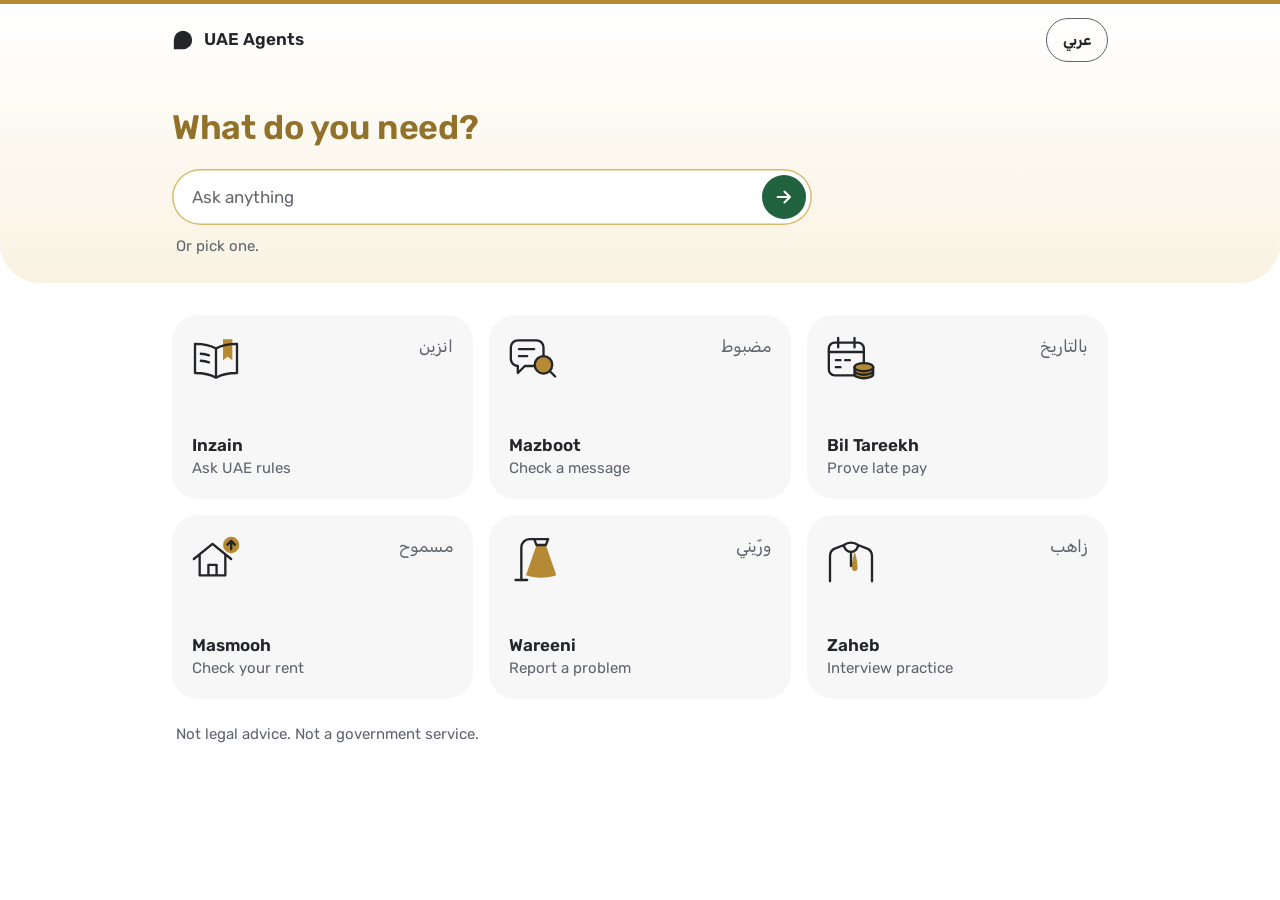
==== index.html @ 1e309f20 "Front door: a pasted message goes to Mazboot, agents open in the page language; Masmooh reads amount" ====
<!DOCTYPE html>
<html lang="en" dir="ltr">
<head>
<meta charset="utf-8">
<meta name="viewport" content="width=device-width,initial-scale=1">
<meta name="robots" content="noindex">
<meta name="color-scheme" content="light dark">
<meta name="theme-color" content="#FFFFFF" media="(prefers-color-scheme: light)">
<meta name="theme-color" content="#1B1D21" media="(prefers-color-scheme: dark)">
<title>UAE Agents · وكلاء الإمارات</title>
<meta name="description" content="One place for life in the UAE: rules, scam messages, late salary, rent, city repairs and interviews.">
<link rel="icon" href="data:image/svg+xml,%3Csvg xmlns='http://www.w3.org/2000/svg' viewBox='0 0 24 24'%3E%3Cpath fill='%2392722A' d='M12 2a10 10 0 1 1 0 20H2V12A10 10 0 0 1 12 2z'/%3E%3C/svg%3E">
<link rel="stylesheet" href="fonts/rubik.css">
<style>
/* Super-app in the colours of UAE government websites (tools/calm-design.md): white and cream, gold for identity,
   green for actions, near-black ink. Rubik for English and Arabic.
   Three sizes only: 15px notes, 17px body and names, 28px title (34px on desktop). Weights 400 and 600. */
:root{
 --bg:#FFFFFF;--ink:#232528;--muted:#5F646D;--tile:#F7F7F7;--tile-hi:#EDEEF0;--line:#E1E3E5;
 --brand:#21633E;--on-brand:#FFFFFF;--link:#21633E;--spot:#B68A35;--tint:#F9F7ED;--focus:#21633E;
 --gold:#B68A35;--gold-ink:#92722A;--gold-line:#D7BC6D;--band-a:#FFFFFF;--band-b:#FAF3E3;
 --field:#FFFFFF;--field-ink:#232528;--hint:#66686E;
}
@media (prefers-color-scheme:dark){:root{
 --bg:#0E0F12;--ink:#F7F7F7;--muted:#9EA2A9;--tile:#1B1D21;--tile-hi:#232528;--line:#3E4046;
 --brand:#2F663C;--link:#6FB97F;--spot:#CBA344;--tint:#2A2417;--focus:#A0D5AB;
 --gold:#CBA344;--gold-ink:#D7BC6D;--gold-line:#7C5E24;--band-a:#1B1D21;--band-b:#19160E;
 --field:#0E0F12;--field-ink:#F7F7F7;--hint:#9EA2A9;
}}
*,*::before,*::after{box-sizing:border-box}
html{-webkit-text-size-adjust:100%;text-size-adjust:100%;background:var(--bg)}
html.locked{overflow:hidden}
body{margin:0;min-height:100vh;background:var(--bg);color:var(--ink);font:400 17px/1.5 Rubik,system-ui,-apple-system,"Segoe UI",Tahoma,sans-serif;-webkit-font-smoothing:antialiased;-moz-osx-font-smoothing:grayscale;overflow-wrap:break-word}
button,textarea{font:inherit;color:inherit}
.vh{position:absolute!important;width:1px;height:1px;margin:-1px;padding:0;overflow:hidden;clip:rect(0 0 0 0);clip-path:inset(50%);white-space:nowrap;border:0}
:focus-visible{outline:3px solid var(--focus);outline-offset:2px}
.wrap{max-width:1000px;margin-inline:auto}

/* Light top with a thin gold line: brand, one question, the ask bar */
.top{background:linear-gradient(180deg,var(--band-a),var(--band-b));color:var(--ink);box-shadow:inset 0 4px 0 var(--gold);border-end-start-radius:28px;border-end-end-radius:28px}
.top .wrap{padding:6px 16px 16px}
.bar{display:flex;align-items:center;justify-content:space-between;gap:12px;min-height:56px}
.brand{display:flex;align-items:center;gap:10px;font-weight:600}
.mark{width:22px;height:22px;flex:none;fill:currentColor}
[dir=rtl] .mark{transform:scaleX(-1)}
.lang{min-width:44px;min-height:44px;padding:0 16px;border:1.5px solid var(--muted);border-radius:22px;background:transparent;font-size:15px;font-weight:600;line-height:1;cursor:pointer}
h1{margin:16px 0 16px;font-size:28px;line-height:1.15;font-weight:600;color:var(--gold-ink)}
:root[lang=en] h1{letter-spacing:-.01em}
.field{display:flex;align-items:flex-end;gap:6px;min-height:56px;padding:6px;padding-inline-start:20px;border-radius:28px;background:var(--field);color:var(--field-ink);box-shadow:inset 0 0 0 1.5px var(--gold-line)}
.field textarea{flex:1;min-width:0;height:44px;max-height:148px;margin:0;padding:10px 0;border:0;background:transparent;font-size:17px;line-height:24px;resize:none;overflow-y:auto}
.field textarea::placeholder{color:var(--hint);opacity:1}
.go{flex:none;display:grid;place-items:center;width:44px;height:44px;padding:0;border:0;border-radius:50%;background:var(--brand);color:#FFFFFF;cursor:pointer;-webkit-tap-highlight-color:transparent}
.go svg{width:22px;height:22px;fill:none;stroke:currentColor;stroke-width:2.2;stroke-linecap:round;stroke-linejoin:round}
[dir=rtl] .go svg{transform:scaleX(-1)}
@supports selector(a:has(b)){
 .field textarea:focus{outline:none}
 .field:has(textarea:focus){outline:3px solid var(--focus);outline-offset:2px}
}
.route{margin:10px 4px 0;min-height:22px;font-size:15px;line-height:22px}
.route b{font-weight:600}
.route .soft{color:var(--muted)}
.route [hidden]{display:none}

/* The six agents */
main.wrap{padding:16px 16px 24px}
.agents{list-style:none;margin:0;padding:0;display:grid;grid-template-columns:repeat(2,minmax(0,1fr));grid-auto-rows:1fr;gap:10px}
.agents li{display:flex;min-width:0}
.agent{flex:1;min-width:0;min-height:150px;display:grid;grid-template-columns:auto minmax(0,1fr);grid-template-rows:auto 1fr auto auto;grid-template-areas:"ico other" ". ." "name name" "line line";column-gap:8px;padding:14px 14px 15px;border-radius:22px;background:var(--tile);color:var(--ink);text-decoration:none;-webkit-tap-highlight-color:transparent}
.ico{fill:none;stroke:currentColor;stroke-width:2;stroke-linecap:round;stroke-linejoin:round}
.ico .s{fill:var(--spot);stroke:none}
.agent .ico{grid-area:ico;width:48px;height:48px;margin:-4px;margin-inline-end:0}
.agent [lang]{font-size:17px;line-height:22px}
.agent [lang=en]{grid-area:name;margin-top:12px;font-weight:600}
.agent [lang=ar]{grid-area:other;justify-self:end;text-align:end;color:var(--muted)}
:root[lang=ar] .agent [lang=ar]{grid-area:name;justify-self:stretch;text-align:start;margin-top:12px;font-weight:600;color:var(--ink)}
:root[lang=ar] .agent [lang=en]{grid-area:other;justify-self:end;text-align:end;margin-top:0;font-weight:400;color:var(--muted)}
.agent .line{grid-area:line;margin-top:2px;font-size:15px;line-height:21px;color:var(--muted)}
.agent.match{background:var(--tint);box-shadow:inset 0 0 0 2px var(--spot)}
.agent:focus-visible{outline-offset:3px}
.foot{margin:18px 4px 0;font-size:15px;line-height:22px;color:var(--muted)}

/* The agent opens in place: a sheet over the page, never a new page */
#view{position:fixed;inset:auto 0 0 0;width:100%;max-width:none;height:calc(100vh - 10px);height:calc(100dvh - 10px);max-height:none;margin:0;padding:0;border:0;border-radius:22px 22px 0 0;overflow:hidden;background:var(--bg);color:var(--ink)}
#view[open]{display:flex;flex-direction:column}
#view::backdrop{background:rgba(8,10,20,.5)}
.sheet-bar{flex:none;display:flex;align-items:center;gap:10px;min-height:60px;padding:8px;padding-inline-start:16px;border-bottom:1px solid var(--line)}
#viewIco{display:flex;flex:none}
#viewIco .ico{width:32px;height:32px}
.sheet-name{flex:1;min-width:0;margin:0;display:flex;flex-wrap:wrap;align-items:baseline;column-gap:8px;font-size:17px;line-height:22px;font-weight:600}
.sheet-name .o{font-weight:400;color:var(--muted)}
.ibtn{flex:none;display:grid;place-items:center;width:44px;height:44px;padding:0;border:0;border-radius:50%;background:transparent;color:var(--ink);cursor:pointer}
.ibtn svg{width:22px;height:22px;fill:none;stroke:currentColor;stroke-width:2;stroke-linecap:round;stroke-linejoin:round}
[dir=rtl] #viewFull svg{transform:scaleX(-1)}
.sheet-body{position:relative;flex:1;min-height:0;background:var(--bg)}
.sheet-body iframe{position:absolute;inset:0;width:100%;height:100%;border:0;background:var(--bg)}
.sheet-body.loading iframe{opacity:0}
.loader{position:absolute;inset:0;display:grid;place-items:center}
.loader .ico{width:84px;height:84px}

@media (hover:hover){
 .agent:hover{background:var(--tile-hi)}
 .agent.match:hover{background:var(--tint)}
 .ibtn:hover{background:var(--tile)}
 .lang:hover{background:var(--tile)}
}
@media (prefers-reduced-motion:no-preference){
 .agent{transition:transform .18s cubic-bezier(.3,.7,.4,1),background-color .18s,box-shadow .18s}
 .agent:active{transform:scale(.965)}
 .agent .s{transition:transform .32s cubic-bezier(.3,.7,.4,1)}
 .agent.match .s{transform:translate(2px,-2px)}
 .go,.lang,.ibtn{transition:transform .15s,background-color .15s}
 .go:active,.lang:active,.ibtn:active{transform:scale(.92)}
 #view[open]{animation:sheet .34s cubic-bezier(.2,.85,.25,1)}
 #view[open]::backdrop{animation:fade .24s ease-out}
 .sheet-body iframe{transition:opacity .2s}
 .loading .loader .s{animation:breathe .9s ease-in-out infinite alternate}
 @keyframes sheet{from{transform:translateY(48px);opacity:.3}to{transform:none;opacity:1}}
 @keyframes fade{from{opacity:0}to{opacity:1}}
 @keyframes breathe{from{opacity:.35}to{opacity:1}}
}
@media (hover:hover) and (prefers-reduced-motion:no-preference){
 .agent:hover .s{transform:translate(2px,-2px)}
}

/* Test mode only (?test=1): the question bar, the send button and the send sheet. Nothing here shows without it. */
.tbar{position:fixed;inset-inline:0;bottom:0;z-index:5;background:var(--tint);box-shadow:inset 0 1.5px 0 var(--gold-line);border-start-start-radius:22px;border-start-end-radius:22px}
.tbar .wrap{display:flex;align-items:center;gap:10px;padding:10px 16px calc(10px + env(safe-area-inset-bottom))}
.tq-t{flex:1;min-width:0;margin:0}
.tbtn{min-width:64px;min-height:44px;padding:0 20px;border:1.5px solid var(--muted);border-radius:22px;background:transparent;font-weight:600;line-height:1;cursor:pointer;-webkit-tap-highlight-color:transparent}
.tbtn.main{border-color:transparent;background:var(--brand);color:var(--on-brand)}
.tbtn.link{border-color:transparent;color:var(--link)}
.tpill{position:fixed;z-index:5;inset-inline-end:16px;bottom:calc(16px + env(safe-area-inset-bottom))}
.tbar[hidden],.tpill[hidden]{display:none}
body.tpad{padding-bottom:88px}
#tsheet{position:fixed;inset:auto 0 0 0;width:100%;max-width:520px;max-height:calc(100vh - 10px);max-height:calc(100dvh - 10px);margin:0 auto;padding:0;border:0;border-radius:22px 22px 0 0;overflow:auto;background:var(--bg);color:var(--ink)}
#tsheet::backdrop{background:rgba(8,10,20,.5)}
.tbody{padding:14px 16px calc(16px + env(safe-area-inset-bottom))}
.tsum{margin:0 0 14px}
.tl{display:block;margin:0 0 6px;font-size:15px;line-height:22px;color:var(--muted)}
#tsNote{display:block;width:100%;height:68px;padding:10px 14px;border:0;border-radius:16px;background:var(--field);color:var(--field-ink);box-shadow:inset 0 0 0 1.5px var(--gold-line);font-size:17px;line-height:24px;resize:none}
#tsNote:focus-visible{outline:3px solid var(--focus);outline-offset:2px}
.tmsg{margin:14px 0;padding:12px 14px;border-radius:16px;background:var(--tile);font-size:15px;line-height:22px;overflow-wrap:anywhere}
.tmsg .code{direction:ltr;text-align:start}
.tact{display:grid;gap:6px}
@media (prefers-reduced-motion:no-preference){
 #tsheet[open]{animation:sheet .34s cubic-bezier(.2,.85,.25,1)}
 #tsheet[open]::backdrop{animation:fade .24s ease-out}
 .tbtn:active{transform:scale(.96)}
}

/* Desktop */
@media (min-width:760px){
 .top{border-end-start-radius:40px;border-end-end-radius:40px}
 .top .wrap{padding:12px 32px 26px}
 h1{margin:40px 0 22px;font-size:34px}
 .ask{max-width:640px}
 main.wrap{padding:32px 32px 48px}
 .agents{grid-template-columns:repeat(3,minmax(0,1fr));gap:16px}
 .agent{min-height:184px;padding:20px;border-radius:26px}
 .agent .ico{width:56px;height:56px}
 .foot{margin-top:24px}
 #view{inset-block:0;inset-inline-start:auto;inset-inline-end:0;width:min(680px,100vw);height:100vh;height:100dvh;border-radius:0;border-start-start-radius:24px;border-end-start-radius:24px}
}
@media (min-width:760px) and (prefers-reduced-motion:no-preference){
 #view[open]{animation-name:side}
 [dir=rtl] #view[open]{animation-name:side-rtl}
 @keyframes side{from{transform:translateX(48px);opacity:.3}to{transform:none;opacity:1}}
 @keyframes side-rtl{from{transform:translateX(-48px);opacity:.3}to{transform:none;opacity:1}}
}
@media (max-width:359px){
 .agent{padding:12px}
 .agent .ico{width:42px;height:42px}
}
</style>
</head>
<body>
<header class="top">
 <div class="wrap">
  <div class="bar">
   <span class="brand"><svg class="mark" viewBox="0 0 24 24" aria-hidden="true" focusable="false"><path d="M12 2a10 10 0 1 1 0 20H2V12A10 10 0 0 1 12 2z"/></svg><span data-t="brand">UAE Agents</span></span>
   <button class="lang" id="lang" type="button" lang="ar">عربي</button>
  </div>
  <h1 data-t="h1">What do you need?</h1>
  <form class="ask" id="ask" action="answers/" method="get">
   <label for="q" class="vh" data-t="label">Your question</label>
   <div class="field">
    <textarea id="q" name="q" rows="1" dir="auto" maxlength="800" enterkeyhint="go" placeholder="Ask anything"></textarea>
    <button class="go" type="submit" data-ta="send" aria-label="Go"><svg viewBox="0 0 24 24" aria-hidden="true" focusable="false"><path d="M5 12h13M12.5 6l6 6-6 6"/></svg></button>
   </div>
   <p class="route"><span class="soft" id="hint" data-t="hint">Or pick one.</span><span id="route" aria-live="polite"></span></p>
  </form>
 </div>
</header>

<main class="wrap">
 <ul class="agents">
  <li><a class="agent" href="answers/">
   <svg class="ico" viewBox="0 0 48 48" aria-hidden="true" focusable="false"><path class="s" d="M30 7h8v18l-4-3-4 3z"/><path d="M24 15C19.5 12.3 13.5 11 6 11v25c7.5 0 13.5 1.3 18 4 4.5-2.7 10.5-4 18-4V11c-7.5 0-13.5 1.3-18 4zM24 15v25M11 19.5c2.6.2 5 .7 7 1.4M11 25.5c2.6.2 5 .7 7 1.4"/></svg>
   <span lang="en">Inzain</span><span lang="ar">انزين</span>
   <span class="line" data-t="w1">Ask UAE rules</span></a></li>
  <li><a class="agent" href="message-check/">
   <svg class="ico" viewBox="0 0 48 48" aria-hidden="true" focusable="false"><path d="M11 8h16a6 6 0 0 1 6 6v10a6 6 0 0 1-6 6H17l-6 6v-6a6 6 0 0 1-6-6V14a6 6 0 0 1 6-6zM12 15.5h13M12 21.5h7"/><circle class="s" cx="33" cy="29" r="7.5"/><circle cx="33" cy="29" r="7.5"/><path d="M38.5 34.5 43 39"/></svg>
   <span lang="en">Mazboot</span><span lang="ar">مضبوط</span>
   <span class="line" data-t="w2">Check a message</span></a></li>
  <li><a class="agent" href="wages/">
   <svg class="ico" viewBox="0 0 48 48" aria-hidden="true" focusable="false"><rect x="5" y="10" width="30" height="28" rx="5"/><path d="M13 6v8M27 6v8M5 18h30M11 25h4M19 25h4M11 31h4"/><path class="s" d="M27 31c0-1.9 3.6-3.5 8-3.5s8 1.6 8 3.5v6c0 1.9-3.6 3.5-8 3.5s-8-1.6-8-3.5z"/><ellipse cx="35" cy="31" rx="8" ry="3.5"/><path d="M27 31v6c0 1.9 3.6 3.5 8 3.5s8-1.6 8-3.5v-6M27 34c0 1.9 3.6 3.5 8 3.5s8-1.6 8-3.5"/></svg>
   <span lang="en">Bil Tareekh</span><span lang="ar">بالتاريخ</span>
   <span class="line" data-t="w3">Prove late pay</span></a></li>
  <li><a class="agent" href="rent/">
   <svg class="ico" viewBox="0 0 48 48" aria-hidden="true" focusable="false"><path d="M5 24 21 11l16 13M10 20v18h22V20M17.5 38v-9h7v9"/><circle class="s" cx="37" cy="12" r="7"/><path d="M37 15.5v-7M33.8 11.7 37 8.5l3.2 3.2"/></svg>
   <span lang="en">Masmooh</span><span lang="ar">مسموح</span>
   <span class="line" data-t="w4">Check your rent</span></a></li>
  <li><a class="agent" href="city-repairs/">
   <svg class="ico" viewBox="0 0 48 48" aria-hidden="true" focusable="false"><path class="s" d="M27 12h8l9 26c-3.4 1.3-8.2 2-13 2s-9.6-.7-13-2z"/><path d="M14 42V14a7 7 0 0 1 7-7h4M25 7h12l-2 5h-8zM9 42h10"/></svg>
   <span lang="en">Wareeni</span><span lang="ar">ورّيني</span>
   <span class="line" data-t="w5">Report a problem</span></a></li>
  <li><a class="agent" href="careers/">
   <svg class="ico" viewBox="0 0 48 48" aria-hidden="true" focusable="false"><path class="s" d="M27.2 17.6c1.5 4.8 2.4 9.6 2.4 14.2a2.4 2.4 0 0 1-4.8 0c0-4.6.9-9.4 2.4-14.2z"/><path d="M6 43V21.5c0-3 1.8-5.6 4.6-6.6L18 12M42 43V21.5c0-3-1.8-5.6-4.6-6.6L30 12M18 12c0 3.3 2.7 6 6 6s6-2.7 6-6c-1.7-1.3-3.8-2-6-2s-4.3.7-6 2zM24 18v12"/></svg>
   <span lang="en">Zaheb</span><span lang="ar">زاهب</span>
   <span class="line" data-t="w6">Interview practice</span></a></li>
 </ul>
 <p class="foot" data-t="foot">Not legal advice. Not a government service.</p>
</main>

<dialog id="view" aria-labelledby="viewName">
 <div class="sheet-bar">
  <span id="viewIco" aria-hidden="true"></span>
  <h2 class="sheet-name" id="viewName"></h2>
  <a class="ibtn" id="viewFull" href="answers/" target="_blank" rel="noopener" data-ta="full" aria-label="Full page"><svg viewBox="0 0 24 24" aria-hidden="true" focusable="false"><path d="M14 4h6v6M20 4l-8.5 8.5M18 14v4.5a1.5 1.5 0 0 1-1.5 1.5h-11A1.5 1.5 0 0 1 4 18.5v-11A1.5 1.5 0 0 1 5.5 6H10"/></svg></a>
  <button class="ibtn" id="viewClose" type="button" data-ta="close" aria-label="Close" autofocus><svg viewBox="0 0 24 24" aria-hidden="true" focusable="false"><path d="M6 6l12 12M18 6 6 18"/></svg></button>
 </div>
 <div class="sheet-body" id="viewBody"><div class="loader" id="loadIco" aria-hidden="true"></div></div>
</dialog>

<script>
(function(){
'use strict';
const root=document.documentElement;
const AR={brand:'وكلاء الإمارات',h1:'شو تحتاج؟',label:'سؤالك',send:'انطلق',hint:'أو اختر واحدًا.',w1:'اسأل عن الأنظمة',w2:'افحص رسالة مشبوهة',w3:'أثبت تأخر الراتب',w4:'افحص زيادة الإيجار',w5:'بلّغ عن عطل',w6:'استعد لمقابلة العمل',full:'صفحة كاملة',close:'إغلاق',foot:'ليست استشارة قانونية ولا خدمة حكومية.',ph:'اسأل أي شيء'};
const EN={};
document.querySelectorAll('[data-t]').forEach(e=>{EN[e.dataset.t]=e.textContent});
document.querySelectorAll('[data-ta]').forEach(e=>{EN[e.dataset.ta]=e.getAttribute('aria-label')});
const Q=document.getElementById('q');EN.ph=Q.placeholder;
const AGENTS={answers:{path:'answers/',en:'Inzain',ar:'انزين'},message:{path:'message-check/',en:'Mazboot',ar:'مضبوط'},wages:{path:'wages/',en:'Bil Tareekh',ar:'بالتاريخ'},rent:{path:'rent/',en:'Masmooh',ar:'مسموح'},repairs:{path:'city-repairs/',en:'Wareeni',ar:'ورّيني'},careers:{path:'careers/',en:'Zaheb',ar:'زاهب'}};
/*ROUTER-START*/
// Router: whole words and phrases only (Arabic prefixes allowed). Mazboot needs scam context, Masmooh covers rent and eviction.
// A message that looks like a scam goes to Mazboot; one other clear match goes to that agent; anything unsure or mixed goes to Inzain.
const norm=s=>String(s||'').toLowerCase()
 .replace(/[ً-ٰٟـ]/g,'')
 .replace(/[أإآٱ]/g,'ا').replace(/ى/g,'ي').replace(/ة/g,'ه')
 .replace(/ڤ/g,'ف').replace(/پ/g,'ب').replace(/[چگ]/g,'ك')
 .replace(/['’`ʼ]/g,'')
 .replace(/[^\p{L}\p{N}]+/gu,' ').trim();
const mk=ph=>{
 const n=norm(ph),ar=/[؀-ۿ]/.test(n);
 const esc=x=>x.replace(/[.*+?^${}()|[\]\\]/g,'\\$&');
 if(!ar)return new RegExp(' '+esc(n)+'(?:s|es|d|ed|ing)? ');
 const stem=n.endsWith('ه')?esc(n.slice(0,-1))+'(?:ه|ت)':esc(n);
 return new RegExp(' (?:[وفبلك]{0,2}(?:ال)?|لل|ولل)'+stem+'(?:ه|ها|ي|ك|كم|هم|نا|ات|ين|ون)? ');
};
const L=s=>s.split('|').map(mk);
const RULES={
 message:{
  any:L('scam|scammer|fraud|fraudulent|fraudster|phishing|phish|suspicious|is this real|is this legit|is this fake|is this genuine|احتيال|احتيالي|محتال|نصب|نصاب|نصابين|مشبوه|تصيد|nasb|nasaab|nassab|ehtiyal|e7tyal|ehtial|mashbooh|mashbooha|mashbouh|mashbouha|mashbuh|mashbuha|mshbooh|mshbooha'),
  pairs:[[
   L('message|sms|link|whatsapp|whats app|email|otp|voice note|phone call|caller|رساله|رسائل|رابط|روابط|مكالمه|اتصل|اتصلوا|اتصلت|واتس|واتساب|ايميل|بريد|رمز التحقق|رمز|resala|risala|rsala|rabit|mukalama|mkalma|watsapp'),
   L('click|verify|verifying|verification|confirm your|update your|suspended|blocked|locked|frozen|expire|expired|prize|won|winner|congratulations|urgent|urgently|parcel|asked for|asked me|asking for|asking me|asks for|asks me|password|pin|fake|legit|safe|trusted|trustworthy|genuine|is this real|is it real|اضغط|اضغطوا|تحقق|تحديث|بياناتك|موقوف|معلق|محظور|مجمد|جايزه|ربحت|فزت|عاجل|يطلب|يطلبون|طلبوا|طلب مني|حقيقيه|حقيقي|مزيفه|مزيف|وهميه|وهمي|mawqoof|mawqouf|jayza|jaeza|rbe7t|3ajil|3ajel')
  ]]},
 wages:{
  any:L('not paid|unpaid for|unpaid salary|unpaid wages|no salary|without salary|withheld salary|salary withheld|didnt pay me|didnt get paid|not paying me|stopped paying me|refuses to pay me|owes me salary|owe me salary|wage theft|wps|wage protection|ما استلمت راتب|راتب ما نزل'),
  pairs:[[
   L('salary|salaries|wage|wages|paycheck|paycheque|راتب|رواتب|معاش|مستحقات|ratib|ratibi|rateb|rateby|ratbi|maash|ma3ash'),
   L('late|delayed|delay|overdue|unpaid|withheld|withhold|stopped|hasnt paid|has not paid|havent paid|have not paid|didnt pay|did not pay|not paid|not been paid|hasnt been paid|havent been paid|isnt paying|is not paying|arent paying|not paying|wont pay|refuses to pay|refusing to pay|months without|not received|didnt receive|havent received|didnt get|not credited|not transferred|didnt arrive|not arrived|متاخر|متاخره|تاخر|تاخير|تاخرت|ما نزل|ما نزلت|ما وصل|ما وصلني|ما استلمت|ما استلمنا|ما دفعوا|ما دفع|ما عطوني|ما يعطوني|محتجز|محجوز|موقوف|متوقف|met2akhar|mit2akhar|mta5er|mt2akher|mitakhar|mutakhir|ta2akhar|ta5ar|ma nzal|ma nazal|ma nezal|ma wasal|ma wsal|ma istalamt|ma istlamt|ma estlamt|ma stlamt|ma dafa3o|ma dfa3o')
  ]]},
 rent:{
  any:L('rent increase|rent hike|rent raise|raise the rent|raise my rent|raising the rent|raising my rent|increase my rent|increase the rent|increasing the rent|rent went up|rental increase|rent renewal|renewal notice|evict|eviction|evicting|notice to vacate|vacate|vacating|vacate notice|12 month notice|12 months notice|twelve month notice|kick me out|throw me out|asked me to leave the apartment|asked me to leave the flat|asked me to leave the house|terminate my lease|end my lease|lease termination|زياده الايجار|زياده الاجار|رفع الايجار|رفع الاجار|زياده في الايجار|زياده ايجار|اخلاء|انهاء عقد الايجار|فسخ عقد الايجار|ikhlaa|ikhla2|ikhlaa2|ekhlaa|ekhla2|ikhlae'),
  pairs:[[
   L('rent|rental|lease|tenancy|tenant|landlord|ejari|ايجار|اجار|مالك|مؤجر|صاحب الشقه|صاحب البيت|صاحب العماره|ijar|ejar|eejar|malik|maalik|mallak'),
   L('increase|increased|increasing|raise|raised|raising|rise|rising|rose|hike|hiked|higher|go up|goes up|went up|going up|doubled|more expensive|renewal|renew|renewing|زياده|زيد|زاد|يزيد|يزود|رفع|يرفع|يرفعون|يرفعوا|ارفع|رفعوا|غلا|ارتفع|ارتفاع|تجديد|zyada|ziyada|zeyada|ziada|zyadeh|yzid|yzeed|yzeid|yrfa3|yarfa3|raf3|rafa3|ghala')
  ],[
   L('landlord|مالك|مؤجر|صاحب الشقه|صاحب البيت|صاحب العماره|malik|maalik|mallak'),
   L('notice|leave|out|sell|selling|personal use|renovate|renovation|terminate|يطلعني|يطلعنا|يطلعوني|يخرجني|يطردني|يطرد|اخلي|انهاء|فسخ|اخطار|اشعار|انذار|yetla3ni|ytla3ni')
  ]]},
 repairs:{
  any:L('pothole|street light|streetlight|lamp post|lamppost|light pole|manhole|graffiti|overflowing bin|bin overflowing|garbage not collected|rubbish not collected|trash not collected|damaged road|broken pavement|broken road|broken sidewalk|road damage|cracked road|حفره|7ofra|7fra|hofra|hufra|7ufra|zbala|zabala|zbaala'),
  pairs:[[
   L('broken|damaged|cracked|leaking|leak|flooded|flooding|overflowing|overflow|collapsed|dark|not working|out of order|faulty|مكسور|مكسر|تالف|متضرر|خربان|خراب|مو شغال|مب شغال|ما يشتغل|ما تشتغل|مطفي|تسرب|يتسرب|تسريب|معطل|طافح|طفح|متشقق|تشقق|mksoor|mksor|kharban|kharbana|mu shaghal|mo shaghal|mb shaghal|ma yeshtighil|ma yshtghl|tasarrub|tasarob|ta3tal|tafh'),
   L('street|road|pavement|sidewalk|footpath|playground|garden|bench|bus stop|bin|dumpster|traffic light|road sign|beach|شارع|طريق|رصيف|حديقه|ملعب|ممشي|عمود|اعمده|اناره|اشاره|حاويه|مقعد|شاطئ|share3|shari3|tareeg|rseef|rasif|7adeeqa|7adiqa|7adeqa|mal3ab|3amood|3amod|3mood|enara|inara')
  ],[
   L('garbage|rubbish|trash|litter|نفايات|زباله|قمامه'),
   L('street|road|piling|pile|collected|overflowing|overflow|dumped|bin|smell|smells|شارع|طريق|رصيف|حاويه|تتراكم|متراكمه|رائحه|ريحه')
  ]]},
 careers:{
  any:L('interview|cv|my resume|a resume|your resume|the resume|update resume|cover letter|job offer|offer letter|new job|first day at work|first day of work|my first job|career|job hunting|job search|job application|مقابله|مقابله عمل|مقابله وظيفيه|سيره ذاتيه|سي في|وظيفه جديده|عرض وظيفي|عرض عمل|ابحث عن وظيفه|ابحث عن عمل|التقديم على وظيفه|moqabala|muqabala|moqabalah|muqabalah|siera zatiya|seera zatiya|wazifa jdeeda')}
};
const hit=(t,r)=>r.any.some(x=>x.test(t))||(r.pairs||[]).some(p=>p.every(g=>g.some(x=>x.test(t))));
// A message the person received and pasted in also goes to Mazboot.
// Strong signs: a link or a UAE mobile number (a map link does not count: people add one to a street report).
// Soft signs: it opens the way a sender does ("Your parcel", "Dear customer", "حسابك"). A typed question is left to the rules above.
const MAPS=/https?:\/\/(?:maps\.app\.goo\.gl|goo\.gl\/maps|(?:www\.|maps\.)?google\.[a-z.]+\/maps|maps\.apple\.com)\S*/gi;
const LINKISH=/(?:https?:\/\/|www\.)\S|(?:^|[\s(:،])[a-z0-9-]+(?:\.[a-z0-9-]+)*(?:\.(?:com|net|org|ae|cc|top|xyz|info|app|link|site|online|shop|live|vip|club|biz)(?![a-z0-9])|\.(?:me|ly|co|io)\/)/i;
const MOBILE=/(?:\+|00)971[\s-]?5\d|(?:^|\D)05\d[\s-]?\d{3}[\s-]?\d{4}(?!\d)/;
const HOWTO=/^\s*(?:how (?:do|can|to|much)|where (?:do|can|is)|كيف|شلون|وين|كم )/i;
const ASKED=/^\s*(?:how|what|when|where|why|who|which|is|are|can|could|do|does|did|will|would|should)\b|^\s*(?:كيف|شلون|وين|اين|أين|كم|متى|ليش|لماذا|هل|شو|ماذا|ما |منو|انا|أنا|عندي|ابي|أبي|ابغي|أبغي|ودي)/i;
const YOURS=/(?:^|[.,:!\n]\s*)your /i;
const DEAR=/^\s*dear (?:customer|client|user|valued|parents?|member|subscriber|resident|applicant|guest|tenant|winner|card ?holder|account holder)\b/i;
const AR_YOU=/(?:^|\s)(?:عزيزي|عزيزتي|عزيزنا)\s|(?:^|\s)[وفبل]?(?:حسابك|بطاقتك|شحنتك|طردك|طلبك|فاتورتك|رصيدك|موعدك|بياناتك|هويتك|مركبتك|رقمك|اشتراكك|مخالفتك|جائزتك|جايزتك|مكافآتك|نقاطك)(?=$|[\s.,،:!؟])/;
function pasted(raw){   // 2 = strong sign, 1 = soft sign, 0 = none
 const s=String(raw||'').replace(MAPS,' ');
 if(!HOWTO.test(s)&&(LINKISH.test(s)||MOBILE.test(s)))return 2;
 return !ASKED.test(s)&&(YOURS.test(s)||DEAR.test(s)||AR_YOU.test(s))?1:0;
}
// A soft sign never beats a clear match for another agent: a landlord's notice ("Your rent will rise ...") is for Masmooh.
function pick(raw){
 const t=' '+norm(raw)+' ',sign=pasted(raw);
 if(sign===2||hit(t,RULES.message))return 'message';
 const found=['wages','rent','repairs','careers'].filter(k=>hit(t,RULES[k]));
 return found.length===1?found[0]:sign?'message':'answers';
}
/*ROUTER-END*/
/*CODE-START*/
// Result code. This SAME block is in tools/site-index.html and tools/site-results.html (tools/test_results_code.js checks they match).
// UA1-<tries>.<helped> for the six agents in the order of AG, then E or A (page language), P or C (phone or computer), then a 4-character check.
// Only capital letters, digits, "-" and "." are used, so it survives WhatsApp. A code with a wrong check is rejected.
const AG=['answers','message','wages','rent','repairs','careers'];
const chk=s=>{let h=0x811c9dc5;for(let i=0;i<s.length;i++){h^=s.charCodeAt(i);h=Math.imul(h,16777619)>>>0}return (h%1679616).toString(36).toUpperCase().padStart(4,'0')};
const clamp=(n,a,b)=>Math.min(b,Math.max(a,n|0));
function makeCode(counts,lang,device){
 const p=AG.map(k=>{const c=(counts&&counts[k])||[0,0],t=clamp(c[0],0,99);return t+'.'+clamp(c[1],0,t)}).join('-');
 const body='UA1-'+p+'-'+(lang==='ar'?'A':'E')+(device==='phone'?'P':'C');
 return body+'-'+chk(body);
}
const CODE_RE=/(^|[^A-Z0-9])(UA1(?:-\d{1,2}\.\d{1,2}){6}-[EA][PC]-[0-9A-Z]{4})(?![A-Z0-9])/gi;
const NOTE_RE=/^\s*(?:Note|ملاحظة)\s*[:：]\s*(.+?)\s*$/i;
// Finds every valid code in any pasted text. Gives [{counts:{agent:[tries,helped]},lang:'en'|'ar',device:'phone'|'computer',note:''}].
function readCodes(text){
 const s=String(text||'').replace(/[‐-―−]/g,'-'),out=[];let m;
 CODE_RE.lastIndex=0;
 while((m=CODE_RE.exec(s))){
  const code=m[2].toUpperCase(),f=code.split('-'),counts={};let ok=chk(code.slice(0,-5))===f[8];
  AG.forEach((k,i)=>{const [t,h]=f[i+1].split('.').map(Number);if(h>t)ok=false;counts[k]=[t,h]});
  if(!ok)continue;
  const lines=s.slice(0,m.index+m[1].length).split(/\r\n|\r|\n/),own=lines.pop().trim(),nm=own===''&&lines.length?NOTE_RE.exec(lines[lines.length-1]):null;
  out.push({counts,lang:f[7][0]==='A'?'ar':'en',device:f[7][1]==='P'?'phone':'computer',note:nm?nm[1]:''});
 }
 return out;
}
/*CODE-END*/
const isAr=()=>root.lang==='ar';
const nameOf=a=>isAr()?a.ar:a.en;
const tiles=[...document.querySelectorAll('.agent')];
const keyOf=link=>Object.keys(AGENTS).find(k=>link.getAttribute('href')===AGENTS[k].path);
const tileOf=key=>tiles.find(l=>keyOf(l)===key);
const coarse=()=>window.matchMedia&&matchMedia('(pointer:coarse)').matches;

// Live routing: the agent that will answer lights up while you type.
const route=document.getElementById('route'),hint=document.getElementById('hint');
let said='';
function showRoute(){
 const t=Q.value.trim(),key=t?pick(t):'';
 tiles.forEach(l=>l.classList.toggle('match',!!key&&keyOf(l)===key));
 hint.hidden=!!key;
 const sig=key+'|'+root.lang;if(sig===said)return;said=sig;
 route.textContent='';if(!key)return;
 const b=document.createElement('b');b.textContent=nameOf(AGENTS[key]);
 if(isAr())route.append('سيتولى ',b,' هذا السؤال.');else route.append(b,' will take this.');
}
function grow(){if(!Q.value){Q.style.height='';return}Q.style.height='auto';Q.style.height=Math.min(Q.scrollHeight,148)+'px'}
Q.addEventListener('input',()=>{grow();showRoute()});
window.addEventListener('resize',grow);

// The chosen agent opens in place, in a sheet. A fresh iframe each time, so it never adds history entries of its own.
const dlg=document.getElementById('view'),vbody=document.getElementById('viewBody'),full=document.getElementById('viewFull');
let cur=null,opens=0;
const slugOf=a=>a.path.replace(/\/$/,'');
function keyFromHash(){let h='';try{h=decodeURIComponent(location.hash.slice(1))}catch(e){}return Object.keys(AGENTS).find(k=>slugOf(AGENTS[k])===h)||null}
function paintName(){
 if(!cur)return;const a=AGENTS[cur],p=document.createElement('span'),o=document.createElement('span');
 p.textContent=nameOf(a);p.lang=isAr()?'ar':'en';o.className='o';o.textContent=isAr()?a.en:a.ar;o.lang=isAr()?'en':'ar';
 document.getElementById('viewName').replaceChildren(p,o);
}
function show(key,t,fromHistory){
 const a=AGENTS[key];if(!a)return;
 cur=key;opens++;tVisit(key);
 const ico=tileOf(key).querySelector('.ico');
 document.getElementById('viewIco').replaceChildren(ico.cloneNode(true));
 document.getElementById('loadIco').replaceChildren(ico.cloneNode(true));
 paintName();
 const old=document.getElementById('frame');if(old)old.remove();
 const f=document.createElement('iframe');f.id='frame';f.title=nameOf(a);
 f.src=a.path+'?embed=1&lang='+root.lang+(t?'&q='+encodeURIComponent(t):'');   // the agent opens in the language of this page
 const n=opens,ready=()=>{if(opens===n)vbody.classList.remove('loading')};
 vbody.classList.add('loading');f.addEventListener('load',ready,{once:true});setTimeout(ready,8000);
 vbody.append(f);
 full.href=a.path+'?lang='+root.lang+(t?'&q='+encodeURIComponent(t):'');
 if(!dlg.open){dlg.showModal();root.classList.add('locked')}
 if(!fromHistory){const h='#'+slugOf(a);if(location.hash!==h)history.pushState({sheet:key},'',h)}
}
function cleanup(){root.classList.remove('locked');const f=document.getElementById('frame');if(f)f.remove();cur=null;tEnd()}
function closeSheet(){if(dlg.open)dlg.close();cleanup()}
// Close through history, so the phone's Back button closes the sheet instead of leaving the site.
function requestClose(){
 if(history.state&&history.state.sheet){
  const n=opens;history.back();
  setTimeout(()=>{if(dlg.open&&opens===n){history.replaceState(null,'',location.pathname+location.search);closeSheet()}},500);
 }else{
  if(location.hash)history.replaceState(null,'',location.pathname+location.search);
  closeSheet();
 }
}
dlg.addEventListener('cancel',e=>{e.preventDefault();requestClose()});
dlg.addEventListener('click',e=>{if(e.target===dlg)requestClose()});
// A close the browser did by itself: tidy up and drop the sheet's history entry.
dlg.addEventListener('close',()=>{if(dlg.open||cur===null)return;cleanup();if(history.state&&history.state.sheet)history.back()});
document.getElementById('viewClose').addEventListener('click',requestClose);
window.addEventListener('popstate',()=>{const k=keyFromHash();if(k){if(!dlg.open||cur!==k)show(k,'',true)}else if(dlg.open)closeSheet()});

const form=document.getElementById('ask');
form.addEventListener('submit',e=>{e.preventDefault();const t=Q.value.trim();if(!t){Q.focus();return}if(coarse())Q.blur();show(pick(t),t)});
Q.addEventListener('keydown',e=>{if(e.key==='Enter'&&!e.shiftKey&&!e.isComposing){e.preventDefault();if(form.requestSubmit)form.requestSubmit();else form.dispatchEvent(new Event('submit',{cancelable:true}))}});
tiles.forEach(link=>link.addEventListener('click',e=>{if(e.ctrlKey||e.metaKey||e.shiftKey||e.altKey)return;const k=keyOf(link);if(!k)return;e.preventDefault();show(k,Q.value.trim())}));

// Test mode (?test=1, kept for the browser session): one question after each agent used for 15 seconds, then "Send my result".
// "Tries" are answered questions, so the share is honest. Answers stay in this browser until the tester sends them.
const TEST=(function(){let on=false;try{on=new URLSearchParams(location.search).get('test')==='1';if(on)sessionStorage.setItem('uaeagents-test','1');else on=sessionStorage.getItem('uaeagents-test')==='1'}catch(e){}return on})();
const TX={
 en:{q:'Did {n} help?',yes:'Yes',no:'No',send:'Send my result',note:'Anything confusing?',wa:'Send on WhatsApp',copy:'Copy',copied:'Copied',close:'Close',line:'UAE Agents test. Tried: {a}. Helped: {h}.',tag:'Note: '},
 ar:{q:'هل ساعدك {n}؟',yes:'نعم',no:'لا',send:'أرسل نتيجتي',note:'أي شيء غير واضح؟',wa:'أرسل عبر واتساب',copy:'نسخ',copied:'تم النسخ',close:'إغلاق',line:'تجربة وكلاء الإمارات. جرّبت: {a}. ساعد: {h}.',tag:'ملاحظة: '}
};
const tx=()=>TX[isAr()?'ar':'en'];
let store={c:{}},visit=null,pending=null,tBar,tPill,tSheet,tNote;
const tel=id=>document.getElementById(id);
const tSave=()=>{try{localStorage.setItem('uaeagents-test',JSON.stringify(store))}catch(e){}};
const tCount=()=>{let a=0,h=0;AG.forEach(k=>{const c=store.c[k]||[0,0];if(c[0]>0)a++;if(c[1]>0)h++});return {a,h}};
const tDevice=()=>coarse()?'phone':'computer';
function tVisit(key){if(TEST){visit={key,at:Date.now()};pending=null;tPaint()}}
function tEnd(){const v=visit;visit=null;if(TEST&&v&&Date.now()-v.at>=15000){pending=v.key;tPaint()}}
function tAnswer(yes){
 const k=pending;if(!k)return;
 const c=store.c[k]=store.c[k]||[0,0];c[0]=Math.min(99,c[0]+1);if(yes)c[1]=Math.min(c[0],c[1]+1);
 tSave();pending=null;tPaint();tPill.focus();
}
function tMessage(){
 const {a,h}=tCount(),n=tNote.value.replace(/UA1/gi,'').replace(/\s+/g,' ').trim().slice(0,200),D=tx();
 const lines=[D.line.replace('{a}',a).replace('{h}',h)];
 if(n)lines.push(D.tag+n);
 lines.push(makeCode(store.c,root.lang,tDevice()));
 return lines;
}
const sumText=n=>isAr()?(n===1?'جرّبت وكيلًا واحدًا':n===2?'جرّبت وكيلين':'جرّبت '+n+(n<=10?' وكلاء':' وكيلًا')):'You tried '+n+(n===1?' agent':' agents');
function tPaint(){
 if(!TEST||!tBar)return;
 const D=tx(),n=tCount().a;
 tel('tqText').textContent=pending?D.q.replace('{n}',nameOf(AGENTS[pending])):'';
 tel('tqYes').textContent=D.yes;tel('tqNo').textContent=D.no;
 tBar.hidden=!pending;tPill.hidden=!!pending||!n;tPill.textContent=D.send;
 document.body.classList.toggle('tpad',!!pending||!!n);
 tel('tsTitle').textContent=D.send;tel('tsClose').setAttribute('aria-label',D.close);
 tel('tsSum').textContent=sumText(n);tel('tsNoteL').textContent=D.note;
 tel('tsWa').textContent=D.wa;tel('tsCopy').textContent=D.copy;
 const box=tel('tsMsg'),ls=tMessage();box.replaceChildren();
 ls.forEach((t,i)=>{const d=document.createElement('div');d.textContent=t;if(i===ls.length-1){d.className='code';d.dir='ltr'}else d.dir='auto';box.append(d)});
}
async function tCopy(text){
 try{await navigator.clipboard.writeText(text);return true}catch(e){}
 try{const t=document.createElement('textarea');t.value=text;t.setAttribute('readonly','');t.style.cssText='position:fixed;opacity:0';tSheet.append(t);t.select();const ok=document.execCommand('copy');t.remove();return ok}catch(e){return false}
}
if(TEST){
 try{const o=JSON.parse(localStorage.getItem('uaeagents-test'));if(o&&o.c&&typeof o.c==='object')store=o}catch(e){}
 const x='<svg viewBox="0 0 24 24" aria-hidden="true" focusable="false"><path d="M6 6l12 12M18 6 6 18"/></svg>';
 tBar=document.createElement('div');tBar.className='tbar';tBar.hidden=true;tBar.setAttribute('role','group');tBar.setAttribute('aria-labelledby','tqText');
 tBar.innerHTML='<div class="wrap"><p class="tq-t" id="tqText"></p><button class="tbtn main" type="button" id="tqYes"></button><button class="tbtn" type="button" id="tqNo"></button></div>';
 tPill=document.createElement('button');tPill.className='tbtn main tpill';tPill.type='button';tPill.hidden=true;
 tSheet=document.createElement('dialog');tSheet.id='tsheet';tSheet.setAttribute('aria-labelledby','tsTitle');
 tSheet.innerHTML='<div class="sheet-bar"><h2 class="sheet-name" id="tsTitle"></h2><button class="ibtn" id="tsClose" type="button" autofocus>'+x+'</button></div>'
  +'<div class="tbody"><p class="tsum" id="tsSum"></p><label class="tl" id="tsNoteL" for="tsNote"></label><textarea id="tsNote" maxlength="200" rows="2" dir="auto"></textarea>'
  +'<div class="tmsg" id="tsMsg"></div><div class="tact"><button class="tbtn main" type="button" id="tsWa"></button><button class="tbtn link" type="button" id="tsCopy" aria-live="polite"></button></div></div>';
 document.body.append(tBar,tPill,tSheet);
 tNote=tel('tsNote');
 tel('tqYes').addEventListener('click',()=>tAnswer(true));
 tel('tqNo').addEventListener('click',()=>tAnswer(false));
 tPill.addEventListener('click',()=>{tPaint();tSheet.showModal();root.classList.add('locked')});
 tNote.addEventListener('input',tPaint);
 const shut=()=>{if(tSheet.open)tSheet.close()};
 tel('tsClose').addEventListener('click',shut);
 tSheet.addEventListener('click',e=>{if(e.target===tSheet)shut()});
 tSheet.addEventListener('close',()=>root.classList.remove('locked'));
 tel('tsWa').addEventListener('click',async()=>{
  const text=tMessage().join('\n');
  if(navigator.share){try{await navigator.share({text});return}catch(e){if(e&&e.name==='AbortError')return}}
  window.open('https://wa.me/?text='+encodeURIComponent(text),'_blank','noopener');
 });
 let t0=0;
 tel('tsCopy').addEventListener('click',async()=>{
  const ok=await tCopy(tMessage().join('\n')),b=tel('tsCopy');if(!ok)return;
  b.textContent=tx().copied;clearTimeout(t0);t0=setTimeout(()=>{b.textContent=tx().copy},1800);
 });
 tPaint();
}

// English / Arabic with full RTL.
function set(l){
 const ar=l==='ar',D=ar?AR:EN;
 root.lang=ar?'ar':'en';root.dir=ar?'rtl':'ltr';
 document.querySelectorAll('[data-t]').forEach(e=>{e.textContent=D[e.dataset.t]});
 document.querySelectorAll('[data-ta]').forEach(e=>{e.setAttribute('aria-label',D[e.dataset.ta])});
 Q.placeholder=D.ph;
 const b=document.getElementById('lang');b.textContent=ar?'English':'عربي';b.lang=ar?'en':'ar';
 try{localStorage.setItem('uaeagents-lang',l)}catch(e){}
 said='';showRoute();paintName();tPaint();
}
let saved=null;try{saved=localStorage.getItem('uaeagents-lang')}catch(e){}
set(saved||((navigator.language||'').toLowerCase().startsWith('ar')?'ar':'en'));
document.getElementById('lang').addEventListener('click',()=>set(isAr()?'en':'ar'));
window.addEventListener('pageshow',()=>{grow();said='';showRoute()});
const k0=keyFromHash();if(k0)show(k0,'',true);
})();
</script>
</body>
</html>
---- fonts/rubik.css ----
/* Rubik, SIL Open Font License 1.1 (see OFL.txt). Local copy: no request leaves this site. */
/* arabic */
@font-face {
  font-family: 'Rubik';
  font-style: normal;
  font-weight: 400;
  font-display: swap;
  src: url(rubik-arabic-f5052e48.woff2) format('woff2');
  unicode-range: U+0600-06FF, U+0750-077F, U+0870-0891, U+0897-08E1, U+08E3-08FF, U+200C-200E, U+2010-2011, U+204F, U+2E41, U+FB50-FDFF, U+FE70-FE74, U+FE76-FEFC, U+102E0-102FB, U+10E60-10E7E, U+10EC2-10EC7, U+10EC9-10EEE, U+10EF0-10EFF, U+1EE00-1EE03, U+1EE05-1EE1F, U+1EE21-1EE22, U+1EE24, U+1EE27, U+1EE29-1EE32, U+1EE34-1EE37, U+1EE39, U+1EE3B, U+1EE42, U+1EE47, U+1EE49, U+1EE4B, U+1EE4D-1EE4F, U+1EE51-1EE52, U+1EE54, U+1EE57, U+1EE59, U+1EE5B, U+1EE5D, U+1EE5F, U+1EE61-1EE62, U+1EE64, U+1EE67-1EE6A, U+1EE6C-1EE72, U+1EE74-1EE77, U+1EE79-1EE7C, U+1EE7E, U+1EE80-1EE89, U+1EE8B-1EE9B, U+1EEA1-1EEA3, U+1EEA5-1EEA9, U+1EEAB-1EEBB, U+1EEF0-1EEF1;
}
/* latin-ext */
@font-face {
  font-family: 'Rubik';
  font-style: normal;
  font-weight: 400;
  font-display: swap;
  src: url(rubik-latin-ext-09472f21.woff2) format('woff2');
  unicode-range: U+0100-02BA, U+02BD-02C5, U+02C7-02CC, U+02CE-02D7, U+02DD-02FF, U+0304, U+0308, U+0329, U+1D00-1DBF, U+1E00-1E9F, U+1EF2-1EFF, U+2020, U+20A0-20AB, U+20AD-20C4, U+2113, U+2C60-2C7F, U+A720-A7FF;
}
/* latin */
@font-face {
  font-family: 'Rubik';
  font-style: normal;
  font-weight: 400;
  font-display: swap;
  src: url(rubik-latin-691cd1d9.woff2) format('woff2');
  unicode-range: U+0000-00FF, U+0131, U+0152-0153, U+02BB-02BC, U+02C6, U+02DA, U+02DC, U+0304, U+0308, U+0329, U+2000-206F, U+20AC, U+2122, U+2191, U+2193, U+2212, U+2215, U+FEFF, U+FFFD;
}
/* arabic */
@font-face {
  font-family: 'Rubik';
  font-style: normal;
  font-weight: 600;
  font-display: swap;
  src: url(rubik-arabic-f5052e48.woff2) format('woff2');
  unicode-range: U+0600-06FF, U+0750-077F, U+0870-0891, U+0897-08E1, U+08E3-08FF, U+200C-200E, U+2010-2011, U+204F, U+2E41, U+FB50-FDFF, U+FE70-FE74, U+FE76-FEFC, U+102E0-102FB, U+10E60-10E7E, U+10EC2-10EC7, U+10EC9-10EEE, U+10EF0-10EFF, U+1EE00-1EE03, U+1EE05-1EE1F, U+1EE21-1EE22, U+1EE24, U+1EE27, U+1EE29-1EE32, U+1EE34-1EE37, U+1EE39, U+1EE3B, U+1EE42, U+1EE47, U+1EE49, U+1EE4B, U+1EE4D-1EE4F, U+1EE51-1EE52, U+1EE54, U+1EE57, U+1EE59, U+1EE5B, U+1EE5D, U+1EE5F, U+1EE61-1EE62, U+1EE64, U+1EE67-1EE6A, U+1EE6C-1EE72, U+1EE74-1EE77, U+1EE79-1EE7C, U+1EE7E, U+1EE80-1EE89, U+1EE8B-1EE9B, U+1EEA1-1EEA3, U+1EEA5-1EEA9, U+1EEAB-1EEBB, U+1EEF0-1EEF1;
}
/* latin-ext */
@font-face {
  font-family: 'Rubik';
  font-style: normal;
  font-weight: 600;
  font-display: swap;
  src: url(rubik-latin-ext-09472f21.woff2) format('woff2');
  unicode-range: U+0100-02BA, U+02BD-02C5, U+02C7-02CC, U+02CE-02D7, U+02DD-02FF, U+0304, U+0308, U+0329, U+1D00-1DBF, U+1E00-1E9F, U+1EF2-1EFF, U+2020, U+20A0-20AB, U+20AD-20C4, U+2113, U+2C60-2C7F, U+A720-A7FF;
}
/* latin */
@font-face {
  font-family: 'Rubik';
  font-style: normal;
  font-weight: 600;
  font-display: swap;
  src: url(rubik-latin-691cd1d9.woff2) format('woff2');
  unicode-range: U+0000-00FF, U+0131, U+0152-0153, U+02BB-02BC, U+02C6, U+02DA, U+02DC, U+0304, U+0308, U+0329, U+2000-206F, U+20AC, U+2122, U+2191, U+2193, U+2212, U+2215, U+FEFF, U+FFFD;
}
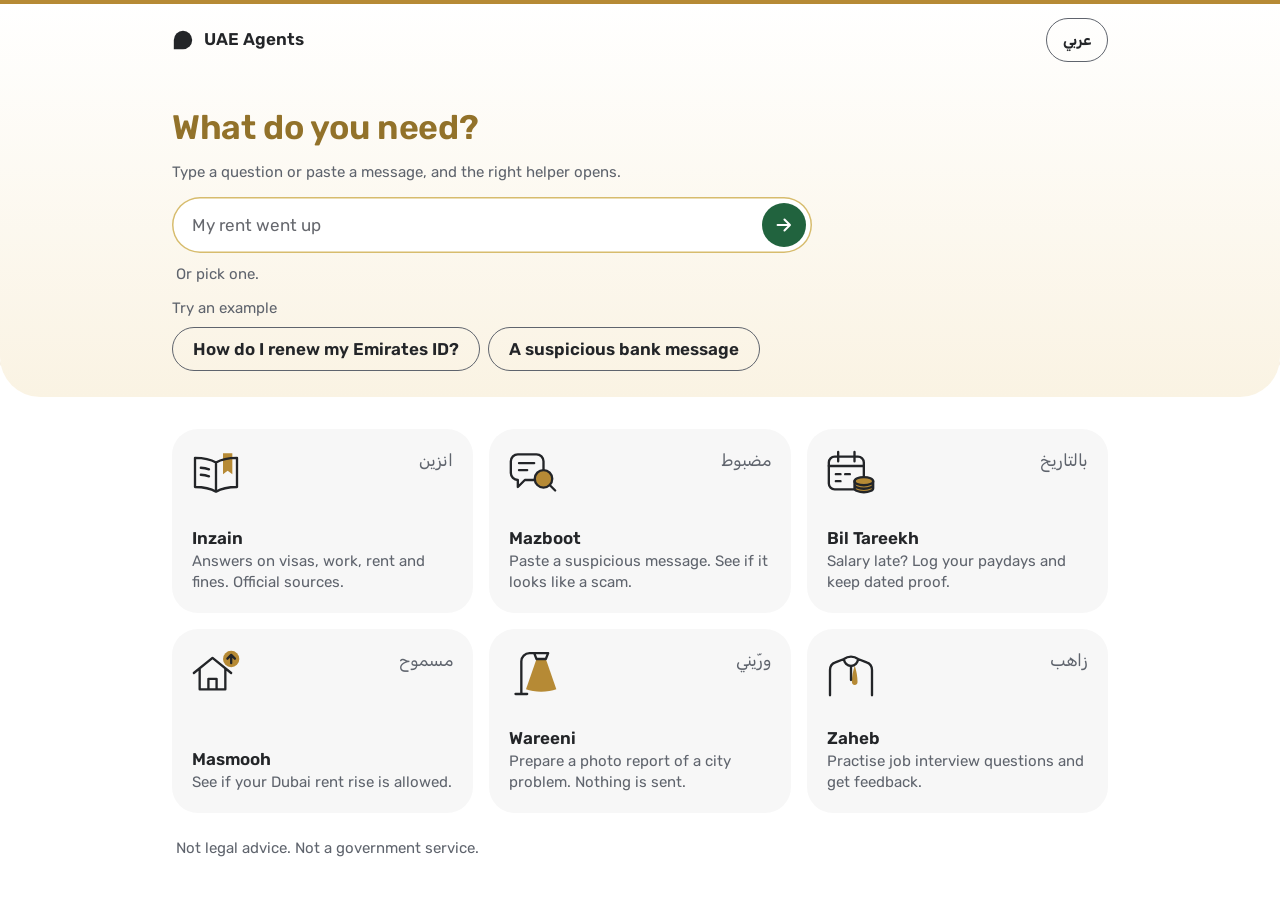
==== commit f5ad4a18: "Five pages explained in plain words, with examples to tap The first page, Bil Tareekh, Masmooh, Ware" ====
--- a/index.html
+++ b/index.html
@@ -45,6 +45,7 @@
 [dir=rtl] .mark{transform:scaleX(-1)}
 .lang{min-width:44px;min-height:44px;padding:0 16px;border:1.5px solid var(--muted);border-radius:22px;background:transparent;font-size:15px;font-weight:600;line-height:1;cursor:pointer}
 h1{margin:16px 0 16px;font-size:28px;line-height:1.15;font-weight:600;color:var(--gold-ink)}
+.lead{margin:-8px 0 14px;font-size:15px;line-height:22px;color:var(--muted)}
 :root[lang=en] h1{letter-spacing:-.01em}
 .field{display:flex;align-items:flex-end;gap:6px;min-height:56px;padding:6px;padding-inline-start:20px;border-radius:28px;background:var(--field);color:var(--field-ink);box-shadow:inset 0 0 0 1.5px var(--gold-line)}
 .field textarea{flex:1;min-width:0;height:44px;max-height:148px;margin:0;padding:10px 0;border:0;background:transparent;font-size:17px;line-height:24px;resize:none;overflow-y:auto}
@@ -60,6 +61,10 @@
 .route b{font-weight:600}
 .route .soft{color:var(--muted)}
 .route [hidden]{display:none}
+/* Examples under the box: a tap opens the right helper with the example in it (shown only once the script runs) */
+.ex{display:flex;flex-wrap:wrap;gap:8px;margin:12px 0 0}
+.ex .tl{flex-basis:100%;margin:0}
+.ex[hidden]{display:none}
 
 /* The six agents */
 main.wrap{padding:16px 16px 24px}
@@ -90,7 +95,8 @@
 .sheet-name .o{font-weight:400;color:var(--muted)}
 .ibtn{flex:none;display:grid;place-items:center;width:44px;height:44px;padding:0;border:0;border-radius:50%;background:transparent;color:var(--ink);cursor:pointer}
 .ibtn svg{width:22px;height:22px;fill:none;stroke:currentColor;stroke-width:2;stroke-linecap:round;stroke-linejoin:round}
-[dir=rtl] #viewFull svg{transform:scaleX(-1)}
+[dir=rtl] #viewFull svg,[dir=rtl] #viewBack svg{transform:scaleX(-1)}
+#viewBack[hidden],#viewFull[hidden]{display:none}
 .sheet-body{position:relative;flex:1;min-height:0;background:var(--bg)}
 .sheet-body iframe{position:absolute;inset:0;width:100%;height:100%;border:0;background:var(--bg)}
 .sheet-body.loading iframe{opacity:0}
@@ -122,7 +128,7 @@
  .agent:hover .s{transform:translate(2px,-2px)}
 }
 
-/* Test mode only (?test=1): the question bar, the send button and the send sheet. Nothing here shows without it. */
+/* Test mode (?test=1): the question bar, the send button and the send sheet. .tbtn and .tl also style the examples under the box. */
 .tbar{position:fixed;inset-inline:0;bottom:0;z-index:5;background:var(--tint);box-shadow:inset 0 1.5px 0 var(--gold-line);border-start-start-radius:22px;border-start-end-radius:22px}
 .tbar .wrap{display:flex;align-items:center;gap:10px;padding:10px 16px calc(10px + env(safe-area-inset-bottom))}
 .tq-t{flex:1;min-width:0;margin:0}
@@ -142,6 +148,8 @@
 .tmsg{margin:14px 0;padding:12px 14px;border-radius:16px;background:var(--tile);font-size:15px;line-height:22px;overflow-wrap:anywhere}
 .tmsg .code{direction:ltr;text-align:start}
 .tact{display:grid;gap:6px}
+.tnote{margin:8px 4px 0;font-size:15px;line-height:22px;color:var(--muted)}
+.tnote[hidden]{display:none}
 @media (prefers-reduced-motion:no-preference){
  #tsheet[open]{animation:sheet .34s cubic-bezier(.2,.85,.25,1)}
  #tsheet[open]::backdrop{animation:fade .24s ease-out}
@@ -181,14 +189,17 @@
    <button class="lang" id="lang" type="button" lang="ar">عربي</button>
   </div>
   <h1 data-t="h1">What do you need?</h1>
+  <p class="lead" data-t="lead">Type a question or paste a message, and the right helper opens.</p>
   <form class="ask" id="ask" action="answers/" method="get">
    <label for="q" class="vh" data-t="label">Your question</label>
    <div class="field">
-    <textarea id="q" name="q" rows="1" dir="auto" maxlength="800" enterkeyhint="go" placeholder="Ask anything"></textarea>
+    <!-- no name="q": if the script never runs, Go opens Inzain without the text, so the text never goes into an address -->
+    <textarea id="q" rows="1" dir="auto" maxlength="800" enterkeyhint="go" placeholder="My rent went up"></textarea>
     <button class="go" type="submit" data-ta="send" aria-label="Go"><svg viewBox="0 0 24 24" aria-hidden="true" focusable="false"><path d="M5 12h13M12.5 6l6 6-6 6"/></svg></button>
    </div>
    <p class="route"><span class="soft" id="hint" data-t="hint">Or pick one.</span><span id="route" aria-live="polite"></span></p>
   </form>
+  <div class="ex" hidden><span class="tl" data-t="exT">Try an example</span><button type="button" class="tbtn" data-ex="0" data-t="ex0">How do I renew my Emirates ID?</button><button type="button" class="tbtn" data-ex="1" data-t="ex1">A suspicious bank message</button></div>
  </div>
 </header>
 
@@ -197,33 +208,34 @@
   <li><a class="agent" href="answers/">
    <svg class="ico" viewBox="0 0 48 48" aria-hidden="true" focusable="false"><path class="s" d="M30 7h8v18l-4-3-4 3z"/><path d="M24 15C19.5 12.3 13.5 11 6 11v25c7.5 0 13.5 1.3 18 4 4.5-2.7 10.5-4 18-4V11c-7.5 0-13.5 1.3-18 4zM24 15v25M11 19.5c2.6.2 5 .7 7 1.4M11 25.5c2.6.2 5 .7 7 1.4"/></svg>
    <span lang="en">Inzain</span><span lang="ar">انزين</span>
-   <span class="line" data-t="w1">Ask UAE rules</span></a></li>
+   <span class="line" data-t="w1">Answers on visas, work, rent and fines. Official sources.</span></a></li>
   <li><a class="agent" href="message-check/">
    <svg class="ico" viewBox="0 0 48 48" aria-hidden="true" focusable="false"><path d="M11 8h16a6 6 0 0 1 6 6v10a6 6 0 0 1-6 6H17l-6 6v-6a6 6 0 0 1-6-6V14a6 6 0 0 1 6-6zM12 15.5h13M12 21.5h7"/><circle class="s" cx="33" cy="29" r="7.5"/><circle cx="33" cy="29" r="7.5"/><path d="M38.5 34.5 43 39"/></svg>
    <span lang="en">Mazboot</span><span lang="ar">مضبوط</span>
-   <span class="line" data-t="w2">Check a message</span></a></li>
+   <span class="line" data-t="w2">Paste a suspicious message. See if it looks like a scam.</span></a></li>
   <li><a class="agent" href="wages/">
    <svg class="ico" viewBox="0 0 48 48" aria-hidden="true" focusable="false"><rect x="5" y="10" width="30" height="28" rx="5"/><path d="M13 6v8M27 6v8M5 18h30M11 25h4M19 25h4M11 31h4"/><path class="s" d="M27 31c0-1.9 3.6-3.5 8-3.5s8 1.6 8 3.5v6c0 1.9-3.6 3.5-8 3.5s-8-1.6-8-3.5z"/><ellipse cx="35" cy="31" rx="8" ry="3.5"/><path d="M27 31v6c0 1.9 3.6 3.5 8 3.5s8-1.6 8-3.5v-6M27 34c0 1.9 3.6 3.5 8 3.5s8-1.6 8-3.5"/></svg>
    <span lang="en">Bil Tareekh</span><span lang="ar">بالتاريخ</span>
-   <span class="line" data-t="w3">Prove late pay</span></a></li>
+   <span class="line" data-t="w3">Salary late? Log your paydays and keep dated proof.</span></a></li>
   <li><a class="agent" href="rent/">
    <svg class="ico" viewBox="0 0 48 48" aria-hidden="true" focusable="false"><path d="M5 24 21 11l16 13M10 20v18h22V20M17.5 38v-9h7v9"/><circle class="s" cx="37" cy="12" r="7"/><path d="M37 15.5v-7M33.8 11.7 37 8.5l3.2 3.2"/></svg>
    <span lang="en">Masmooh</span><span lang="ar">مسموح</span>
-   <span class="line" data-t="w4">Check your rent</span></a></li>
+   <span class="line" data-t="w4">See if your Dubai rent rise is allowed.</span></a></li>
   <li><a class="agent" href="city-repairs/">
    <svg class="ico" viewBox="0 0 48 48" aria-hidden="true" focusable="false"><path class="s" d="M27 12h8l9 26c-3.4 1.3-8.2 2-13 2s-9.6-.7-13-2z"/><path d="M14 42V14a7 7 0 0 1 7-7h4M25 7h12l-2 5h-8zM9 42h10"/></svg>
    <span lang="en">Wareeni</span><span lang="ar">ورّيني</span>
-   <span class="line" data-t="w5">Report a problem</span></a></li>
+   <span class="line" data-t="w5">Prepare a photo report of a city problem. Nothing is sent.</span></a></li>
   <li><a class="agent" href="careers/">
    <svg class="ico" viewBox="0 0 48 48" aria-hidden="true" focusable="false"><path class="s" d="M27.2 17.6c1.5 4.8 2.4 9.6 2.4 14.2a2.4 2.4 0 0 1-4.8 0c0-4.6.9-9.4 2.4-14.2z"/><path d="M6 43V21.5c0-3 1.8-5.6 4.6-6.6L18 12M42 43V21.5c0-3-1.8-5.6-4.6-6.6L30 12M18 12c0 3.3 2.7 6 6 6s6-2.7 6-6c-1.7-1.3-3.8-2-6-2s-4.3.7-6 2zM24 18v12"/></svg>
    <span lang="en">Zaheb</span><span lang="ar">زاهب</span>
-   <span class="line" data-t="w6">Interview practice</span></a></li>
+   <span class="line" data-t="w6">Practise job interview questions and get feedback.</span></a></li>
  </ul>
  <p class="foot" data-t="foot">Not legal advice. Not a government service.</p>
 </main>
 
 <dialog id="view" aria-labelledby="viewName">
  <div class="sheet-bar">
+  <button class="ibtn" id="viewBack" type="button" data-ta="back" aria-label="Back" hidden><svg viewBox="0 0 24 24" aria-hidden="true" focusable="false"><path d="M19 12H6M11.5 6l-6 6 6 6"/></svg></button>
   <span id="viewIco" aria-hidden="true"></span>
   <h2 class="sheet-name" id="viewName"></h2>
   <a class="ibtn" id="viewFull" href="answers/" target="_blank" rel="noopener" data-ta="full" aria-label="Full page"><svg viewBox="0 0 24 24" aria-hidden="true" focusable="false"><path d="M14 4h6v6M20 4l-8.5 8.5M18 14v4.5a1.5 1.5 0 0 1-1.5 1.5h-11A1.5 1.5 0 0 1 4 18.5v-11A1.5 1.5 0 0 1 5.5 6H10"/></svg></a>
@@ -236,7 +248,7 @@
 (function(){
 'use strict';
 const root=document.documentElement;
-const AR={brand:'وكلاء الإمارات',h1:'شو تحتاج؟',label:'سؤالك',send:'انطلق',hint:'أو اختر واحدًا.',w1:'اسأل عن الأنظمة',w2:'افحص رسالة مشبوهة',w3:'أثبت تأخر الراتب',w4:'افحص زيادة الإيجار',w5:'بلّغ عن عطل',w6:'استعد لمقابلة العمل',full:'صفحة كاملة',close:'إغلاق',foot:'ليست استشارة قانونية ولا خدمة حكومية.',ph:'اسأل أي شيء'};
+const AR={back:'رجوع',brand:'وكلاء الإمارات',h1:'شو تحتاج؟',lead:'اكتب سؤالك أو الصق رسالة، ونفتح لك المساعد المناسب.',exT:'جرّب مثالًا',ex0:'كيف أجدد بطاقة الهوية الإماراتية؟',ex1:'رسالة مشبوهة من البنك',label:'سؤالك',send:'انطلق',hint:'أو اختر واحدًا.',w1:'إجابات عن الإقامة والعمل والإيجار والمخالفات. مصادر رسمية.',w2:'الصق رسالة مشبوهة واعرف إن كانت تبدو احتيالًا.',w3:'تأخر راتبك؟ سجّل أيام الدفع واحتفظ بإثبات مؤرَّخ.',w4:'اعرف إن كانت زيادة إيجارك في دبي مسموحة.',w5:'جهّز بلاغًا بصورة عن مشكلة في المدينة. لا يُرسل شيء.',w6:'تدرّب على أسئلة مقابلة العمل واحصل على ملاحظات.',full:'صفحة كاملة',close:'إغلاق',foot:'ليست استشارة قانونية ولا خدمة حكومية.',ph:'زاد إيجاري'};
 const EN={};
 document.querySelectorAll('[data-t]').forEach(e=>{EN[e.dataset.t]=e.textContent});
 document.querySelectorAll('[data-ta]').forEach(e=>{EN[e.dataset.ta]=e.getAttribute('aria-label')});
@@ -363,40 +375,53 @@
  const sig=key+'|'+root.lang;if(sig===said)return;said=sig;
  route.textContent='';if(!key)return;
  const b=document.createElement('b');b.textContent=nameOf(AGENTS[key]);
- if(isAr())route.append('سيتولى ',b,' هذا السؤال.');else route.append(b,' will take this.');
+ if(isAr())route.append(b,' سيساعدك.');else route.append(b,' will help.');
 }
 function grow(){if(!Q.value){Q.style.height='';return}Q.style.height='auto';Q.style.height=Math.min(Q.scrollHeight,148)+'px'}
 Q.addEventListener('input',()=>{grow();showRoute()});
 window.addEventListener('resize',grow);
 
 // The chosen agent opens in place, in a sheet. A fresh iframe each time, so it never adds history entries of its own.
-const dlg=document.getElementById('view'),vbody=document.getElementById('viewBody'),full=document.getElementById('viewFull');
-let cur=null,opens=0;
+const dlg=document.getElementById('view'),vbody=document.getElementById('viewBody'),full=document.getElementById('viewFull'),vback=document.getElementById('viewBack');
+let cur=null,opens=0,backKey=null,fullText='';
+// The text for "Full page" waits in this browser's storage for a few seconds; the helper's own start-up takes it and removes it.
+try{localStorage.removeItem('uaeagents-pass')}catch(e){}
+full.addEventListener('click',()=>{if(!fullText||!cur)return;try{localStorage.setItem('uaeagents-pass',JSON.stringify({p:AGENTS[cur].path,q:fullText,at:Date.now()}))}catch(e){}});
 const slugOf=a=>a.path.replace(/\/$/,'');
 function keyFromHash(){let h='';try{h=decodeURIComponent(location.hash.slice(1))}catch(e){}return Object.keys(AGENTS).find(k=>slugOf(AGENTS[k])===h)||null}
 function paintName(){
  if(!cur)return;const a=AGENTS[cur],p=document.createElement('span'),o=document.createElement('span');
  p.textContent=nameOf(a);p.lang=isAr()?'ar':'en';o.className='o';o.textContent=isAr()?a.en:a.ar;o.lang=isAr()?'en':'ar';
- document.getElementById('viewName').replaceChildren(p,o);
-}
-function show(key,t,fromHistory){
+ {const vn=document.getElementById('viewName');vn.textContent='';vn.append(p,o)}
+}
+function show(key,t,fromHistory,from){
  const a=AGENTS[key];if(!a)return;
- cur=key;opens++;tVisit(key);
+ cur=key;opens++;tVisit(key);backKey=from&&AGENTS[from]&&from!==key?from:null;vback.hidden=!backKey;
+ rec('agent',{a:key,via:backKey?'from '+backKey:fromHistory?'back or link':t?'question':'tile'});
  const ico=tileOf(key).querySelector('.ico');
- document.getElementById('viewIco').replaceChildren(ico.cloneNode(true));
- document.getElementById('loadIco').replaceChildren(ico.cloneNode(true));
+ {const vi=document.getElementById('viewIco');vi.textContent='';vi.append(ico.cloneNode(true))}
+ {const li=document.getElementById('loadIco');li.textContent='';li.append(ico.cloneNode(true))}
  paintName();
- const old=document.getElementById('frame');if(old)old.remove();
+ recDetach();const old=document.getElementById('frame');if(old)old.remove();
  const f=document.createElement('iframe');f.id='frame';f.title=nameOf(a);
- f.src=a.path+'?embed=1&lang='+root.lang+(t?'&q='+encodeURIComponent(t):'');   // the agent opens in the language of this page
+ // The typed text goes after "#": a browser never sends that part to the web host, so the words stay on the phone (never ?q=).
+ const hq=t?'#q='+encodeURIComponent(t):'';
+ f.src=a.path+'?embed=1&lang='+root.lang+hq;   // the agent opens in the language of this page
  const n=opens,ready=()=>{if(opens===n)vbody.classList.remove('loading')};
  vbody.classList.add('loading');f.addEventListener('load',ready,{once:true});setTimeout(ready,8000);
+ if(REC)try{   // tester link only: watch the agent from here once it has loaded (the passed-in text only on its first load)
+  const typed=!!t&&recText(t,key).kind==='question';let first=true;
+  f.addEventListener('load',()=>{if(document.getElementById('frame')===f){recHook(f,key,first?t:'',first&&typed);first=false}});
+ }catch(e){}
  vbody.append(f);
- full.href=a.path+'?lang='+root.lang+(t?'&q='+encodeURIComponent(t):'');
+ // "Full page" opens a new tab, and a tab's first address goes into the browser's own history list (and its sync), even
+ // after the page has cleaned it: so the link carries no text. A click hands the text over in this browser's storage instead.
+ full.href=a.path+'?lang='+root.lang;fullText=t||'';
+ full.hidden=!!REC;  // tester link: no "Full page", the full page carries no recording and the tester's steps would stop unseen
  if(!dlg.open){dlg.showModal();root.classList.add('locked')}
  if(!fromHistory){const h='#'+slugOf(a);if(location.hash!==h)history.pushState({sheet:key},'',h)}
 }
-function cleanup(){root.classList.remove('locked');const f=document.getElementById('frame');if(f)f.remove();cur=null;tEnd()}
+function cleanup(){recDetach();root.classList.remove('locked');backKey=null;vback.hidden=true;const f=document.getElementById('frame');if(f)f.remove();cur=null;tEnd()}
 function closeSheet(){if(dlg.open)dlg.close();cleanup()}
 // Close through history, so the phone's Back button closes the sheet instead of leaving the site.
 function requestClose(){
@@ -413,19 +438,32 @@
 // A close the browser did by itself: tidy up and drop the sheet's history entry.
 dlg.addEventListener('close',()=>{if(dlg.open||cur===null)return;cleanup();if(history.state&&history.state.sheet)history.back()});
 document.getElementById('viewClose').addEventListener('click',requestClose);
+// A helper opened from another agent's sheet (Inzain's "More: Bil Tareekh") has a way back: the sheet goes back to that agent, in the same language.
+vback.addEventListener('click',()=>{const k=backKey;if(!k)return;if(history.state&&history.state.sheet){const n=opens;history.back();setTimeout(()=>{if(opens===n&&dlg.open&&cur!==k)show(k,'',true)},400)}else show(k,'',true)});
+window.addEventListener('message',ev=>{
+ const f=document.getElementById('frame');if(!f||ev.source!==f.contentWindow||ev.origin!==location.origin)return;
+ const d=ev.data;if(!d||d.type!=='uae-open-agent'||typeof d.agent!=='string'||!AGENTS[d.agent]||d.agent===cur)return;
+ show(d.agent,'',false,cur);
+});
 window.addEventListener('popstate',()=>{const k=keyFromHash();if(k){if(!dlg.open||cur!==k)show(k,'',true)}else if(dlg.open)closeSheet()});
 
 const form=document.getElementById('ask');
-form.addEventListener('submit',e=>{e.preventDefault();const t=Q.value.trim();if(!t){Q.focus();return}if(coarse())Q.blur();show(pick(t),t)});
+form.addEventListener('submit',e=>{e.preventDefault();const t=Q.value.trim();if(!t){Q.focus();return}if(coarse())Q.blur();const k=pick(t);recAsk(t,k,'typed');show(k,t)});
 Q.addEventListener('keydown',e=>{if(e.key==='Enter'&&!e.shiftKey&&!e.isComposing){e.preventDefault();if(form.requestSubmit)form.requestSubmit();else form.dispatchEvent(new Event('submit',{cancelable:true}))}});
-tiles.forEach(link=>link.addEventListener('click',e=>{if(e.ctrlKey||e.metaKey||e.shiftKey||e.altKey)return;const k=keyOf(link);if(!k)return;e.preventDefault();show(k,Q.value.trim())}));
+tiles.forEach(link=>link.addEventListener('click',e=>{if(e.ctrlKey||e.metaKey||e.shiftKey||e.altKey)return;const k=keyOf(link);if(!k)return;e.preventDefault();const t=Q.value.trim();if(t)recAsk(t,k,'tile');show(k,t)}));
+// An example tap opens its helper directly, not through the form: on the tester link it is not counted as the tester's own question
+// (marked as pasted, so neither it nor Inzain's answer to it is recorded). Then the box is emptied for the next question.
+const EX={en:['How do I renew my Emirates ID?','Dear customer, your bank card has been suspended. Update your details now: short.example/3xVrfy'],
+ ar:['كيف أجدد بطاقة الهوية الإماراتية؟','عزيزي العميل، تم تعليق بطاقتك البنكية. حدّث بياناتك الآن عبر الرابط short.example/3xVrfy']};
+document.querySelectorAll('[data-ex]').forEach(b=>b.addEventListener('click',()=>{const t=EX[isAr()?'ar':'en'][+b.dataset.ex];recBox.pasted=true;if(coarse())Q.blur();show(pick(t),t);Q.value='';Q.dispatchEvent(new Event('input',{bubbles:true}))}));
+document.querySelector('.ex').hidden=false;
 
 // Test mode (?test=1, kept for the browser session): one question after each agent used for 15 seconds, then "Send my result".
 // "Tries" are answered questions, so the share is honest. Answers stay in this browser until the tester sends them.
 const TEST=(function(){let on=false;try{on=new URLSearchParams(location.search).get('test')==='1';if(on)sessionStorage.setItem('uaeagents-test','1');else on=sessionStorage.getItem('uaeagents-test')==='1'}catch(e){}return on})();
 const TX={
- en:{q:'Did {n} help?',yes:'Yes',no:'No',send:'Send my result',note:'Anything confusing?',wa:'Send on WhatsApp',copy:'Copy',copied:'Copied',close:'Close',line:'UAE Agents test. Tried: {a}. Helped: {h}.',tag:'Note: '},
- ar:{q:'هل ساعدك {n}؟',yes:'نعم',no:'لا',send:'أرسل نتيجتي',note:'أي شيء غير واضح؟',wa:'أرسل عبر واتساب',copy:'نسخ',copied:'تم النسخ',close:'إغلاق',line:'تجربة وكلاء الإمارات. جرّبت: {a}. ساعد: {h}.',tag:'ملاحظة: '}
+ en:{q:'Did {n} help?',yes:'Yes',no:'No',send:'Send my result',note:'Anything confusing?',wa:'Send on WhatsApp',copy:'Copy',copied:'Copied',close:'Close',line:'UAE Agents test. Tried: {a}. Helped: {h}.',tag:'Note: ',rec:'Test mode: the owner sees typed questions and results, never pasted text. “Send to AI” sends the text shown to an AI service.'},
+ ar:{q:'هل ساعدك {n}؟',yes:'نعم',no:'لا',send:'أرسل نتيجتي',note:'أي شيء غير واضح؟',wa:'أرسل عبر واتساب',copy:'نسخ',copied:'تم النسخ',close:'إغلاق',line:'تجربة وكلاء الإمارات. جرّبت: {a}. ساعد: {h}.',tag:'ملاحظة: ',rec:'وضع التجربة: صاحب المشروع يشوف أسئلتك المكتوبة ونتايجك، مو اللي تلصقه. «أرسل إلى الذكاء الاصطناعي» يرسل النص المعروض لذكاء اصطناعي.'}
 };
 const tx=()=>TX[isAr()?'ar':'en'];
 let store={c:{}},visit=null,pending=null,tBar,tPill,tSheet,tNote;
@@ -433,11 +471,202 @@
 const tSave=()=>{try{localStorage.setItem('uaeagents-test',JSON.stringify(store))}catch(e){}};
 const tCount=()=>{let a=0,h=0;AG.forEach(k=>{const c=store.c[k]||[0,0];if(c[0]>0)a++;if(c[1]>0)h++});return {a,h}};
 const tDevice=()=>coarse()?'phone':'computer';
+/*REC-START*/
+// Tester records: ONLY on the tester route (?test=1). Without it REC stays null and this page sends nothing anywhere.
+// Each step is sealed for the owner's PC alone: a fresh AES-GCM key encrypts the record, the RSA-OAEP public key below
+// wraps that key, and the body posted to the public relay is base64(wrapped key + iv + ciphertext). The private key never
+// leaves the owner's PC (tools/tester_log.cjs reads the relay and writes docs/entry/tester-log/REPORT.md).
+// What the person typed is sent only when it was typed by hand, went to an agent other than Mazboot and does not look
+// like a pasted message; text that was pasted, dropped or arrived in one jump, and any checked message, is sent as its
+// length only (recWatch below sets the mark, for the landing box and for Inzain's box alike). Written for old phones
+// (iOS 15): no look-behind, no newer built-ins; with no crypto.subtle nothing is recorded, and any failure here is
+// swallowed so the page carries on.
+const REC_URL='https://ntfy.sh/pxz3zpxfgp6uud5ocs5oliuvheimva3cbh2aihth';
+const REC_KEY='MIIBIjANBgkqhkiG9w0BAQEFAAOCAQ8AMIIBCgKCAQEAl+GOXexMo/P/tLOWZgZOVgo1SkaKqFe0pdSRYKP6/KjJs2FQNU1B8+uol7SVghFJodABhJBIuxpo7ErZNYBTIjo26JH/LjNmpJSpcaEAShXGbo76nKXUs7J7tOe9mOnuJm4Skk38CeCyM7bbcfOi0lGNusI0gQQDd3ZDCP8JiiaNpgNS7t410ki783JUgekyl7JPylh40Uh/RfNUs6tRCqo9TZvXHP/w0AXqnkfUFT/dmJ6QxRKTPGYBuWd5D/3eDEA+v5NUUiurQSZkmhVZrjXFoZVZZNEae52snK45SO5kma0ezunr/Ea1+3MahwM5vgXSSzXEhs18El/L1PRLMwIDAQAB';
+const recScrub=s=>String(s||'').replace(/[^\s@]+@[^\s@]+/g,'[email]').replace(/\d[\d\s-]{5,}\d/g,'#').replace(/\s+/g,' ').trim();
+// The one rule for every box a tester types in (the landing box, and Inzain's box inside the sheet): st.pasted is true
+// while the text in the box was pasted, dropped or arrived in one jump (a keyboard's clipboard chip, dictation, autofill,
+// an undo or redo, which can bring back a paste after the box was emptied);
+// such text is never sent. Text already in the box when the watch starts counts too. Emptying the box clears the mark,
+// so a question typed by hand afterwards is a question again. Gives back a function that removes the listeners.
+function recWatch(box,st){
+ let before=box.value.length;st.pasted=before>0;
+ const mark=()=>{st.pasted=true};
+ const input=e=>{
+  const n=box.value.length,ty=e&&typeof e.inputType==='string'?e.inputType:'',add=e&&typeof e.data==='string'?e.data.length:0;
+  if(!n)st.pasted=false;
+  else if(n-before>=16||add>=16||/^(?:insertFrom(?:Paste|PasteAsQuotation|Drop|Yank)|history(?:Undo|Redo))$/.test(ty))st.pasted=true;
+  before=n;
+ };
+ box.addEventListener('paste',mark);box.addEventListener('drop',mark);box.addEventListener('input',input);
+ return ()=>{box.removeEventListener('paste',mark);box.removeEventListener('drop',mark);box.removeEventListener('input',input)};
+}
+const recBox={pasted:false};   // the mark for the landing box
+function recText(raw,agent,st){
+ const s=String(raw||'').trim();
+ if(agent==='message'||(st||recBox).pasted||pasted(s))return {kind:'message',len:s.length};
+ return {kind:'question',text:recScrub(s).slice(0,300)};
+}
+// What Inzain shows first in its result area, read from the screen; null while it is still working. Titles, ids and
+// marks are library text, never the tester's: a part with no entry (its title is the tester's own sentence) is only counted.
+const REC_CLOSEST=['Closest answer we have','أقرب جواب لدينا'];
+const recTxt=el=>el?String(el.textContent||'').replace(/\s+/g,' ').trim():'';
+function recShown(body){
+ if(!body||body.querySelector('.spin'))return null;
+ const el=body.querySelector('h3.atitle,.partsbox,.gapcard,.answer.tblans,p.warn');if(!el)return null;
+ const has=(x,c)=>!!x&&!!x.classList&&x.classList.contains(c);
+ const pills=b=>has(b,'badges')?Array.prototype.slice.call(b.querySelectorAll('.pill')):[];
+ const o={a:'answers'};
+ if(has(el,'atitle')){
+  const ps=pills(el.nextElementSibling),btn=body.querySelector('[data-act][data-eid]');
+  o.form='entry';o.title=recTxt(el);o.id=btn?String(btn.getAttribute('data-eid')||''):'';o.shown=ps.map(recTxt).join(' · ');
+  o.mark=ps.some(p=>REC_CLOSEST.indexOf(recTxt(p))>=0)?'closest':ps.some(p=>has(p,'ok'))?'tick':ps.some(p=>has(p,'bad'))?'partly':'other';
+ }else if(has(el,'partsbox')){
+  const li=el.querySelectorAll('li.part');let none=0;
+  for(let i=0;i<li.length;i++)if(Array.prototype.some.call(li[i].children,c=>has(c,'pill')))none++;
+  o.form='parts';o.mark='parts';o.title=recTxt(el.querySelector('h3'));o.parts=li.length;o.none=none;
+ }else if(has(el,'gapcard')){o.form='gap';o.mark='none';o.title=recTxt(el.querySelector('h3'))}
+ else if(has(el,'tblans')){
+  const ps=pills(el.querySelector('.badges'));
+  o.form='table';o.title=recTxt(el.querySelector('.tblline'));o.shown=ps.map(recTxt).join(' · ');o.mark=ps.some(p=>has(p,'ok'))?'tick':'partly';
+ }else{o.form='other';o.mark='other';o.title=recTxt(el)}
+ o.title=String(o.title||'').slice(0,200);if(o.shown!==undefined)o.shown=o.shown.slice(0,160);if(o.id!==undefined)o.id=o.id.slice(0,80);
+ return o;
+}
+// Mazboot's result level, read from the result area only (never the message, its links, numbers or reasons):
+// "strong" when it offers to report (very likely a scam), "calm" for the tick (no warning signs found), else "middle".
+function recLevel(res){
+ const h=res&&res.querySelector('h2.status');if(!h)return '';
+ if(res.querySelector('#reportBtn'))return 'strong';
+ const p=h.querySelector('.sym path'),d=p?String(p.getAttribute('d')||''):'';
+ return d.indexOf('M6.5 12.5')===0?'calm':'middle';
+}
+function recB64(u8){let s='';for(let i=0;i<u8.length;i+=4096)s+=String.fromCharCode.apply(null,Array.prototype.slice.call(u8,i,i+4096));return btoa(s)}
+function recUnb64(s){const b=atob(s),u=new Uint8Array(b.length);for(let i=0;i<b.length;i++)u[i]=b.charCodeAt(i);return u}
+function recSeal(obj,keyB64){
+ const C=crypto.subtle,raw=crypto.getRandomValues(new Uint8Array(32)),iv=crypto.getRandomValues(new Uint8Array(12));
+ const data=new TextEncoder().encode(JSON.stringify(obj));
+ return Promise.all([
+  C.importKey('spki',recUnb64(keyB64),{name:'RSA-OAEP',hash:'SHA-256'},false,['encrypt']).then(pub=>C.encrypt({name:'RSA-OAEP'},pub,raw)),
+  C.importKey('raw',raw,{name:'AES-GCM'},false,['encrypt']).then(k=>C.encrypt({name:'AES-GCM',iv:iv},k,data))
+ ]).then(r=>{
+  const w=new Uint8Array(r[0]),c=new Uint8Array(r[1]),out=new Uint8Array(w.length+iv.length+c.length);
+  out.set(w,0);out.set(iv,w.length);out.set(c,w.length+iv.length);return recB64(out);
+ });
+}
+/*REC-END*/
+const REC=(function(){
+ if(!TEST)return null;
+ try{
+  // Only the tester link itself records: a tab that once had ?test=1 and now shows the plain link sends nothing.
+  if(new URLSearchParams(location.search).get('test')!=='1')return null;
+  if(!window.crypto||!crypto.subtle||!crypto.getRandomValues||!window.fetch||!window.TextEncoder||!window.Promise||!window.btoa)return null;
+  const rnd=()=>{const a='abcdefghijklmnopqrstuvwxyz0123456789',b=crypto.getRandomValues(new Uint8Array(12));let s='';for(let i=0;i<b.length;i++)s+=a[b[i]%36];return s};
+  let sid='',seq=0;
+  try{sid=sessionStorage.getItem('uaeagents-sid')||'';seq=parseInt(sessionStorage.getItem('uaeagents-seq'),10)||0}catch(e){}
+  if(!/^[a-z0-9-]{8,40}$/.test(sid)){sid=rnd();seq=0;try{sessionStorage.setItem('uaeagents-sid',sid)}catch(e){}}
+  return {sid:sid,seq:seq,chain:Promise.resolve(),last:''};
+ }catch(e){return null}
+})();
+// Pasted text is never sent, whichever agent it goes to: the landing box is watched with the rule above (recWatch).
+if(REC)try{recWatch(Q,recBox)}catch(e){recBox.pasted=true}
+// Records go out one after another, so they reach the relay in the order they happened. A failed send is dropped quietly.
+function rec(ev,data){
+ if(!REC)return;
+ try{
+  const r={v:1,s:REC.sid,n:++REC.seq,t:Date.now(),e:ev,l:isAr()?'ar':'en',d:tDevice()};
+  Object.keys(data||{}).forEach(k=>{r[k]=data[k]});
+  try{sessionStorage.setItem('uaeagents-seq',String(REC.seq))}catch(e){}
+  const post=body=>new Promise(done=>{
+   const tm=setTimeout(done,10000);
+   const opt={method:'POST',body:body,credentials:'omit',referrerPolicy:'no-referrer',cache:'no-store'};
+   if(body.length<60000)opt.keepalive=true;
+   let p;try{p=fetch(REC_URL,opt)}catch(e){clearTimeout(tm);done();return}
+   p.then(()=>{clearTimeout(tm);done()},()=>{clearTimeout(tm);done()});
+  });
+  REC.chain=REC.chain.then(()=>recSeal(r,REC_KEY)).then(post).catch(()=>{});
+ }catch(e){}
+}
+function recAsk(t,k,via){if(REC)try{const x=recText(t,k);x.a=k;x.via=via;rec('ask',x)}catch(e){}}
+// The result is recorded when it is shared, copied, or the sheet is closed; the same note and code are never sent twice.
+function recResult(how){
+ if(!REC)return;
+ try{
+  const c=tCount(),note=recScrub(tNote.value.replace(/UA1/gi,'')).slice(0,200),code=makeCode(store.c,root.lang,tDevice()),sig=note+'|'+code;
+  if(sig===REC.last)return;REC.last=sig;
+  rec('result',{note:note,code:code,tried:c.a,helped:c.h,how:how});
+ }catch(e){}
+}
+// Inside the agent (tester link only; without REC nothing is attached to any agent). The agent's iframe is on this same
+// origin, so this page watches it from outside and the agent page itself is never changed.
+//  - Inzain: each question run inside it is an "ask" (its text only when typed by hand, by the rule above), then what it
+//    showed first is an "answer" (entry id, title and mark, as on the screen). The question this page passed in was
+//    already recorded here, so it is not recorded again; its answer is.
+//  - Mazboot: a message checked inside it is a "check": its length and the result level, nothing more.
+//  - The four helpers: nothing.
+// Everything is wrapped, so a failure here does nothing visible; all listeners and observers go when the sheet closes.
+let recOff=null;
+function recDetach(){const f=recOff;recOff=null;if(f)try{f()}catch(e){}}
+function recHook(f,key,passed,typed){
+ recDetach();
+ if(!REC||(key!=='answers'&&key!=='message'))return;
+ const offs=[];let live=true;
+ const off=()=>{live=false;for(let i=offs.length-1;i>=0;i--)try{offs[i]()}catch(e){}offs.length=0};
+ const safe=fn=>function(e){if(live)try{fn(e)}catch(x){}};
+ const on=(t,ev,fn)=>{const g=safe(fn);t.addEventListener(ev,g,true);offs.push(()=>t.removeEventListener(ev,g,true))};
+ const timers=[],later=(fn,ms)=>{const id=setTimeout(safe(fn),ms);timers.push(id);return id};
+ offs.push(()=>{timers.forEach(clearTimeout)});
+ try{
+  const w=f.contentWindow,doc=f.contentDocument,path=AGENTS[key].path;
+  if(!w||!doc||!w.MutationObserver||String(w.location.pathname).slice(-path.length)!==path)return;
+  const watch=(node,fn,opt)=>{const mo=new w.MutationObserver(safe(fn));mo.observe(node,opt);offs.push(()=>mo.disconnect())};
+  if(key==='answers'){
+   const q=doc.getElementById('q'),body=doc.getElementById('runBody');if(!q||!body)return;
+   const st={pasted:true},p0=String(passed||'').trim();
+   offs.push(recWatch(q,st));
+   if(p0)st.pasted=!(typed&&q.value.trim()===p0);   // the passed-in text keeps the landing box's verdict while it is unchanged
+   let last=p0,waiting=false,changed=false,quiet=0,giveUp=0;
+   const settle=()=>{if(!waiting||!changed)return;const o=recShown(body);if(!o)return;waiting=false;rec('answer',o)};
+   const expect=()=>{waiting=true;changed=false;clearTimeout(giveUp);giveUp=later(()=>{waiting=false},60000)};
+   watch(body,()=>{if(!waiting)return;changed=true;clearTimeout(quiet);quiet=later(settle,400)},{childList:true,subtree:true,characterData:true});
+   const asked=(raw,via,lib)=>{
+    const s=String(raw||'').trim();if(!s||s===last)return;last=s;
+    const x=lib?{kind:'question',text:recScrub(s).slice(0,300)}:recText(s,'answers',st);x.a='answers';x.via=via;
+    rec('ask',x);
+    // what Inzain shows for pasted or message-like text is not sent: its title can tell what the message was about
+    if(x.kind==='question')expect();else{waiting=false;clearTimeout(giveUp)}
+   };
+   on(doc,'keydown',e=>{if(e.target===q&&e.key==='Enter'&&!e.shiftKey&&!e.isComposing)asked(q.value,'inside')});
+   on(doc,'submit',e=>{if(e.target&&e.target.id==='askForm')asked(q.value,'inside')});
+   // a suggested question (library text) fills the box and runs: read after Inzain has put it there
+   on(doc,'click',e=>{const c=e.target&&e.target.closest?e.target.closest('[data-chip]'):null;if(c)later(()=>{asked(q.value,'chip',true)},0)});
+   // the AI step (test; Inzain offers it on this tester link only): that it was asked, how it ended and how long it took, and the
+   // person's yes or no. Read from the marks on Inzain's AI box (data-ai and the rest), never from its text.
+   const aiDone={};
+   watch(body,()=>{const b=doc.getElementById('aiBox');if(!b)return;const g=k=>String(b.getAttribute('data-ai'+k)||''),st=g(''),run=g('-r')+'|'+g('-n')+'|',ms=Math.max(0,parseInt(g('-ms'),10)||0);
+    const x=st==='wait'?{step:'ask'}:st==='done'?{step:'answer',ms:ms}:st==='fail'?{step:'fail',ms:ms,err:g('-err').slice(0,20)}:st==='stop'?{step:'stop',ms:ms}:null;
+    if(x&&!aiDone[run+x.step]){aiDone[run+x.step]=1;x.a='answers';rec('ai',x)}
+    const h=g('-help');if(h&&!aiDone[run+'help']){aiDone[run+'help']=1;rec('ai',{a:'answers',step:'help',yes:h==='yes'})}
+   },{subtree:true,attributes:true,attributeFilter:['data-ai','data-ai-help']});
+   if(p0&&typed){expect();if(recShown(body)){changed=true;settle()}}   // the passed-in question (typed by hand only) may be answered already
+  }else{
+   const box=doc.getElementById('msg'),res=doc.getElementById('result');if(!box||!res)return;
+   let want=-1,until=0;
+   const trig=()=>{want=box.value.trim().length;until=Date.now()+3000};   // the box is read for its length only
+   on(doc,'click',e=>{if(e.target&&e.target.closest&&e.target.closest('#checkBtn'))trig()});
+   on(doc,'keydown',e=>{const id=e.target&&e.target.id;if(e.key==='Enter'&&!e.shiftKey&&!e.isComposing&&(id==='msg'||id==='sender'))trig()});
+   watch(res,()=>{if(want<0)return;if(Date.now()>until){want=-1;return}const lv=recLevel(res);if(!lv)return;const n=want;want=-1;rec('check',{a:'message',len:n,level:lv})},{childList:true});
+  }
+  recOff=off;
+ }catch(e){}
+ finally{if(recOff!==off)off()}   // set up in full, or not at all
+}
 function tVisit(key){if(TEST){visit={key,at:Date.now()};pending=null;tPaint()}}
 function tEnd(){const v=visit;visit=null;if(TEST&&v&&Date.now()-v.at>=15000){pending=v.key;tPaint()}}
 function tAnswer(yes){
  const k=pending;if(!k)return;
  const c=store.c[k]=store.c[k]||[0,0];c[0]=Math.min(99,c[0]+1);if(yes)c[1]=Math.min(c[0],c[1]+1);
+ rec('help',{a:k,yes:!!yes});
  tSave();pending=null;tPaint();tPill.focus();
 }
 function tMessage(){
@@ -447,10 +676,11 @@
  lines.push(makeCode(store.c,root.lang,tDevice()));
  return lines;
 }
-const sumText=n=>isAr()?(n===1?'جرّبت وكيلًا واحدًا':n===2?'جرّبت وكيلين':'جرّبت '+n+(n<=10?' وكلاء':' وكيلًا')):'You tried '+n+(n===1?' agent':' agents');
+const sumText=n=>isAr()?(n===1?'جرّبت مساعدًا واحدًا':n===2?'جرّبت مساعدَين':'جرّبت '+n+(n<=10?' مساعدين':' مساعدًا')):'You tried '+n+(n===1?' helper':' helpers');
 function tPaint(){
  if(!TEST||!tBar)return;
  const D=tx(),n=tCount().a;
+ if(tel('tNotice'))tel('tNotice').textContent=D.rec;
  tel('tqText').textContent=pending?D.q.replace('{n}',nameOf(AGENTS[pending])):'';
  tel('tqYes').textContent=D.yes;tel('tqNo').textContent=D.no;
  tBar.hidden=!pending;tPill.hidden=!!pending||!n;tPill.textContent=D.send;
@@ -458,7 +688,7 @@
  tel('tsTitle').textContent=D.send;tel('tsClose').setAttribute('aria-label',D.close);
  tel('tsSum').textContent=sumText(n);tel('tsNoteL').textContent=D.note;
  tel('tsWa').textContent=D.wa;tel('tsCopy').textContent=D.copy;
- const box=tel('tsMsg'),ls=tMessage();box.replaceChildren();
+ const box=tel('tsMsg'),ls=tMessage();box.textContent='';
  ls.forEach((t,i)=>{const d=document.createElement('div');d.textContent=t;if(i===ls.length-1){d.className='code';d.dir='ltr'}else d.dir='auto';box.append(d)});
 }
 async function tCopy(text){
@@ -476,6 +706,7 @@
   +'<div class="tbody"><p class="tsum" id="tsSum"></p><label class="tl" id="tsNoteL" for="tsNote"></label><textarea id="tsNote" maxlength="200" rows="2" dir="auto"></textarea>'
   +'<div class="tmsg" id="tsMsg"></div><div class="tact"><button class="tbtn main" type="button" id="tsWa"></button><button class="tbtn link" type="button" id="tsCopy" aria-live="polite"></button></div></div>';
  document.body.append(tBar,tPill,tSheet);
+ if(REC){const p=document.createElement('p');p.className='tnote';p.id='tNotice';p.setAttribute('role','note');form.append(p)}   // said openly, before anything is sent
  tNote=tel('tsNote');
  tel('tqYes').addEventListener('click',()=>tAnswer(true));
  tel('tqNo').addEventListener('click',()=>tAnswer(false));
@@ -484,14 +715,16 @@
  const shut=()=>{if(tSheet.open)tSheet.close()};
  tel('tsClose').addEventListener('click',shut);
  tSheet.addEventListener('click',e=>{if(e.target===tSheet)shut()});
- tSheet.addEventListener('close',()=>root.classList.remove('locked'));
+ tSheet.addEventListener('close',()=>{root.classList.remove('locked');recResult('closed')});
  tel('tsWa').addEventListener('click',async()=>{
+  recResult('shared');
   const text=tMessage().join('\n');
   if(navigator.share){try{await navigator.share({text});return}catch(e){if(e&&e.name==='AbortError')return}}
   window.open('https://wa.me/?text='+encodeURIComponent(text),'_blank','noopener');
  });
  let t0=0;
  tel('tsCopy').addEventListener('click',async()=>{
+  recResult('copied');
   const ok=await tCopy(tMessage().join('\n')),b=tel('tsCopy');if(!ok)return;
   b.textContent=tx().copied;clearTimeout(t0);t0=setTimeout(()=>{b.textContent=tx().copy},1800);
  });
@@ -511,6 +744,7 @@
 }
 let saved=null;try{saved=localStorage.getItem('uaeagents-lang')}catch(e){}
 set(saved||((navigator.language||'').toLowerCase().startsWith('ar')?'ar':'en'));
+rec('open',{});   // the tester page was opened (the notice above is already on screen)
 document.getElementById('lang').addEventListener('click',()=>set(isAr()?'en':'ar'));
 window.addEventListener('pageshow',()=>{grow();said='';showRoute()});
 const k0=keyFromHash();if(k0)show(k0,'',true);
